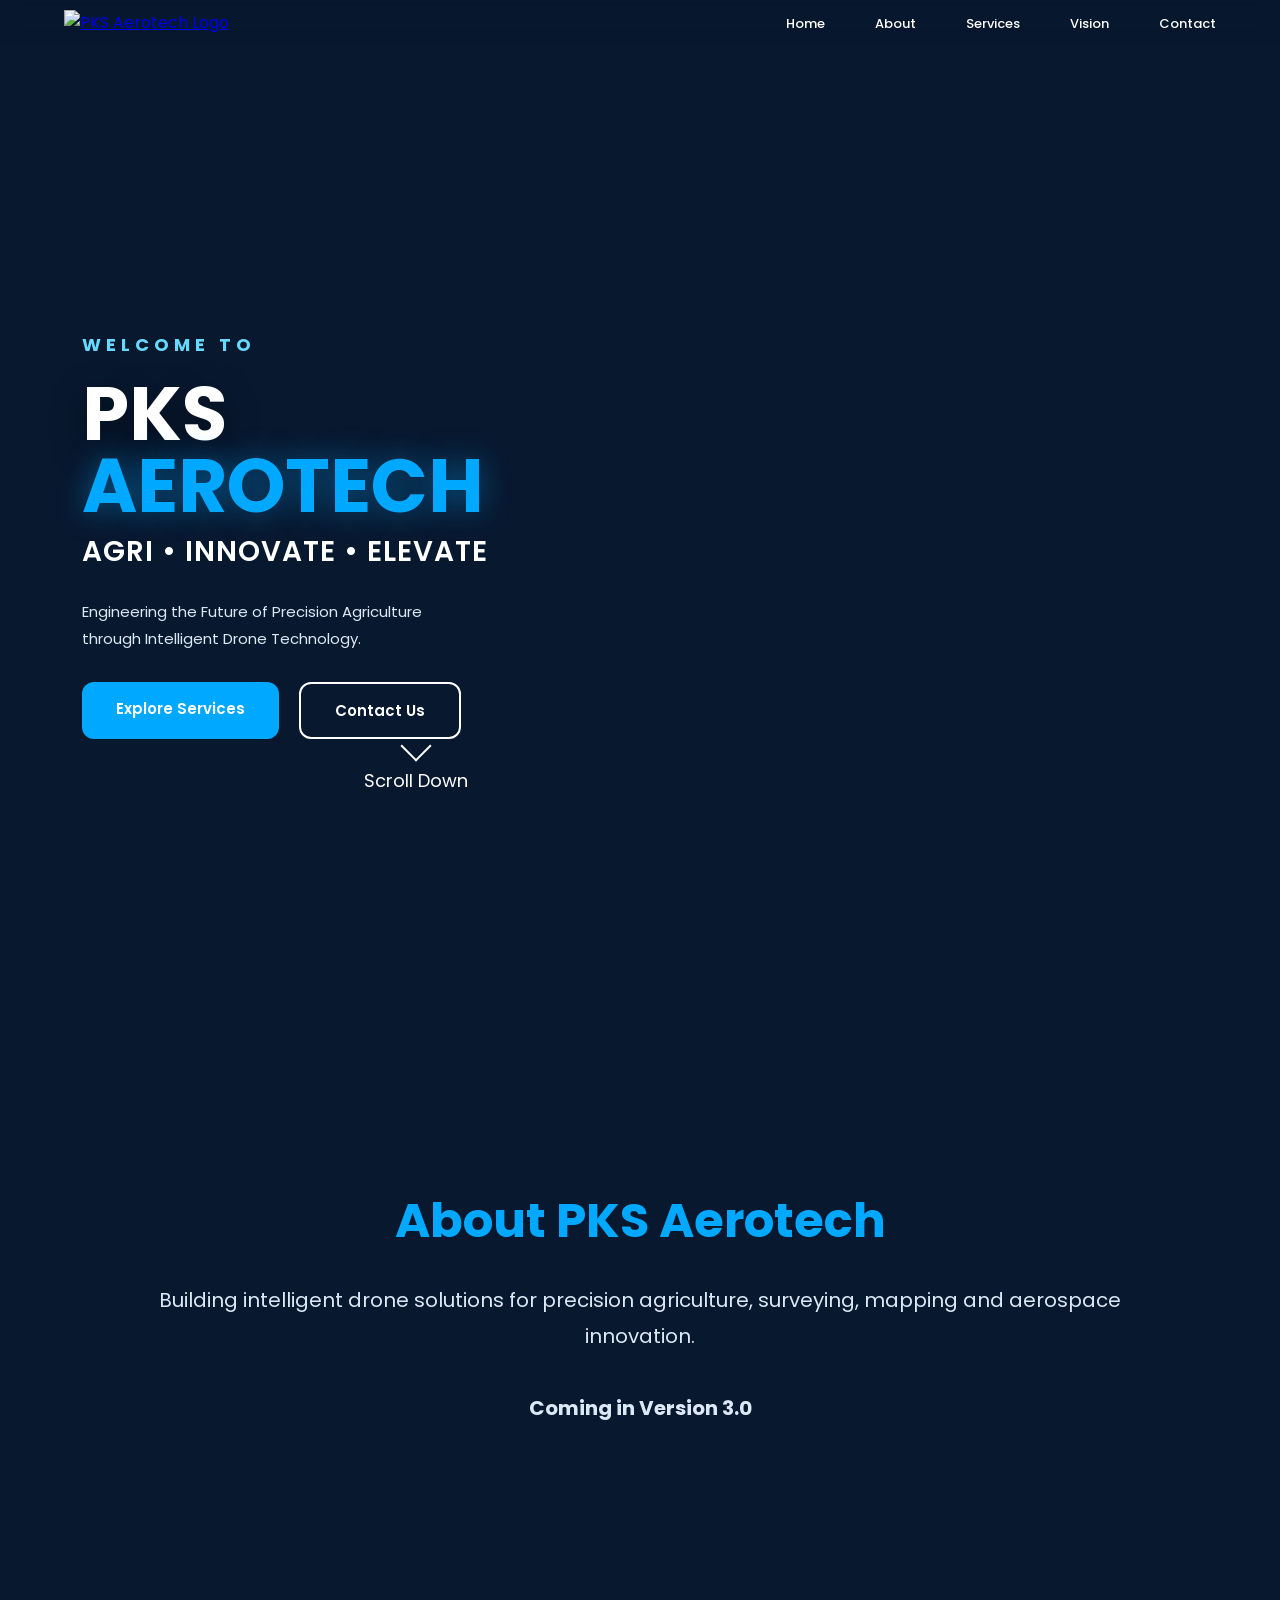
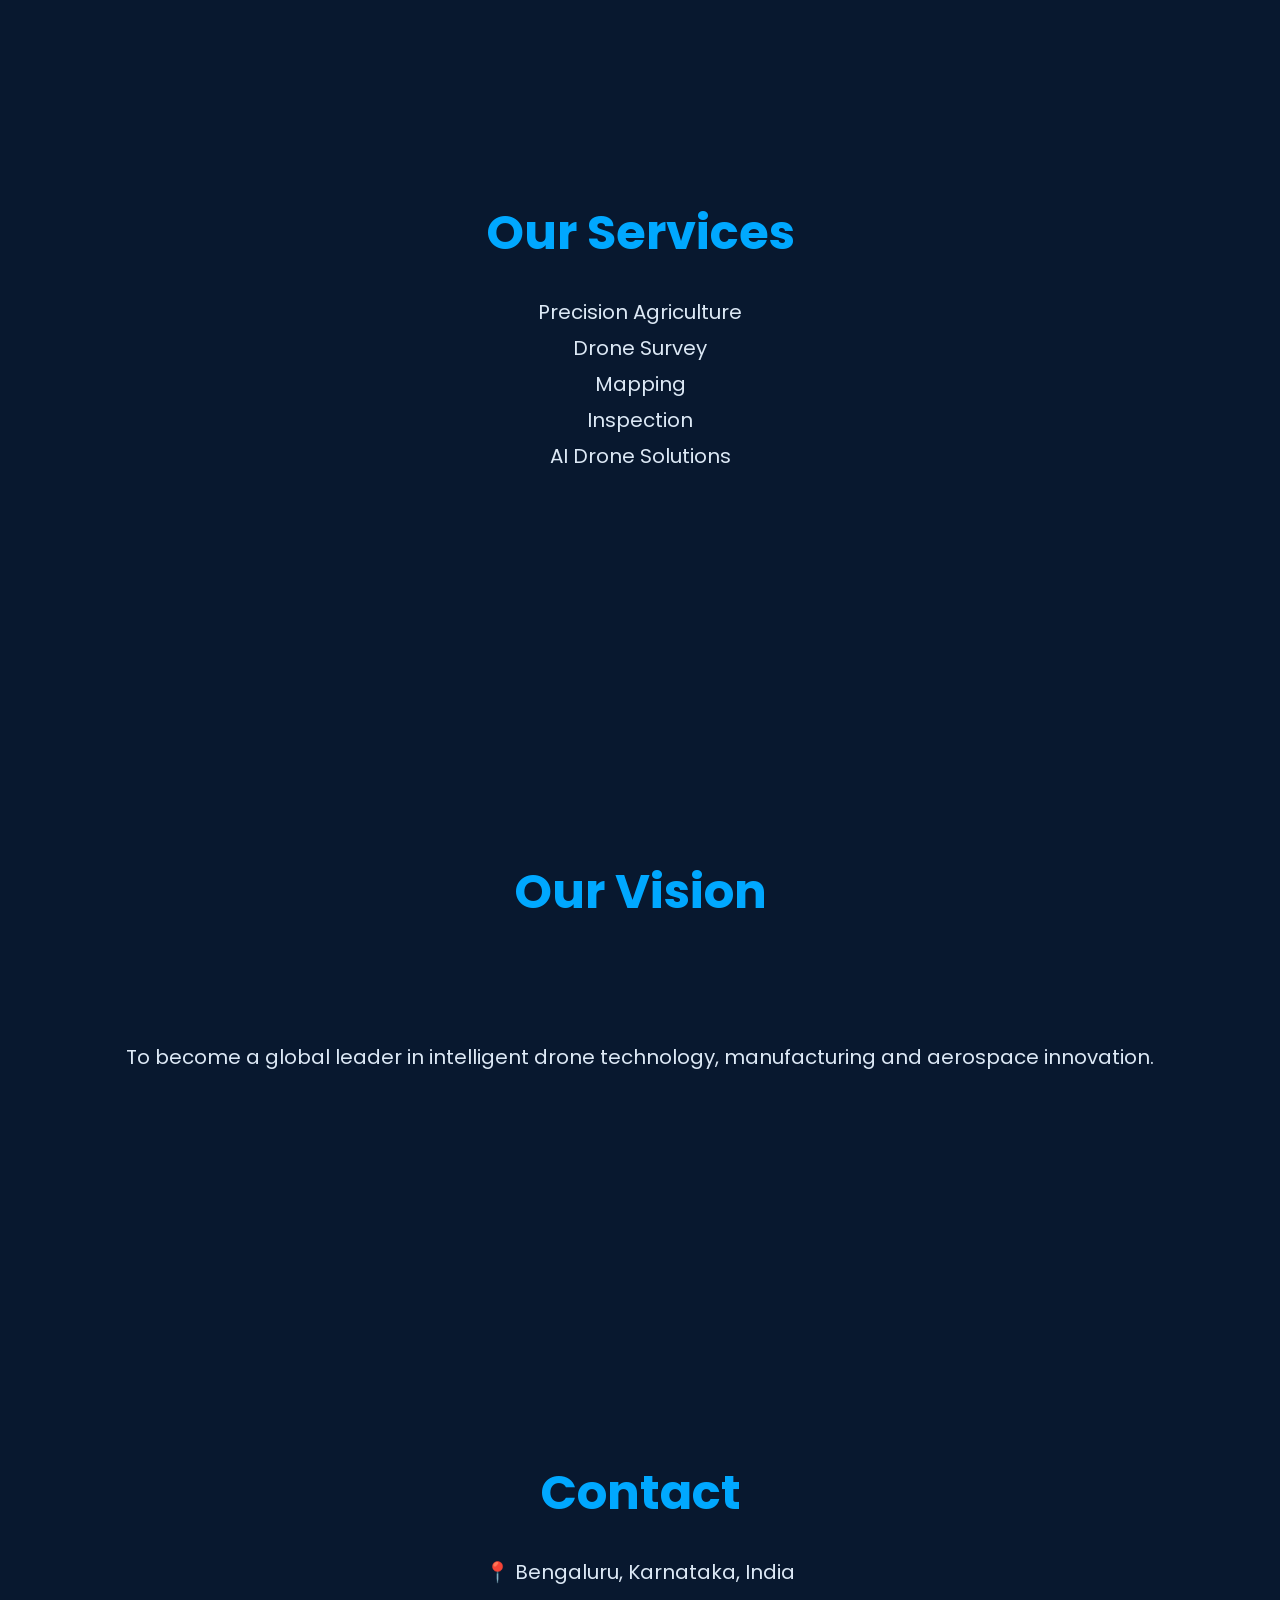
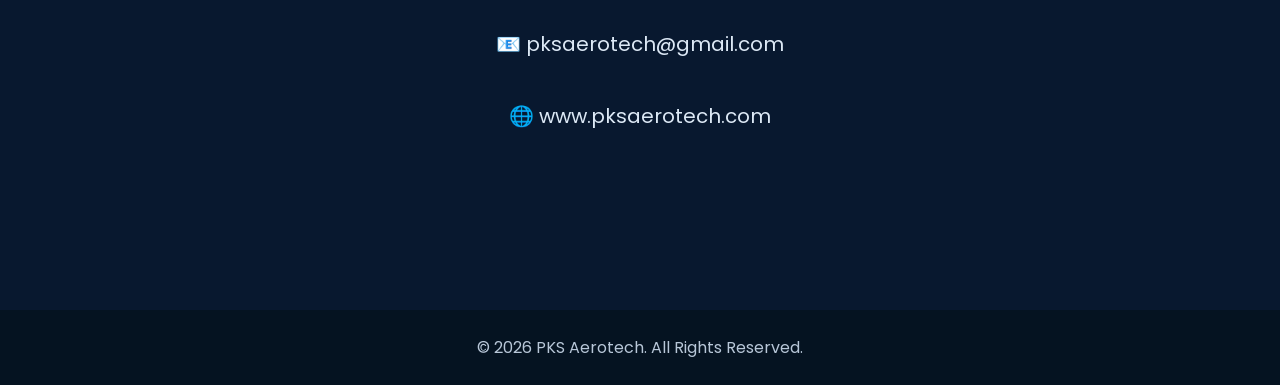
==== index.html @ ac2916c6 "Add files via upload" ====
<!DOCTYPE html>
<html lang="en">

<head>

    <meta charset="UTF-8">
    <meta name="viewport" content="width=device-width, initial-scale=1.0">

    <title>PKS Aerotech | Agri • Innovate • Elevate</title>

    <meta name="description"
        content="PKS Aerotech delivers intelligent drone solutions for precision agriculture, surveying, mapping and future aerospace innovation.">

    <link rel="icon" type="image/png" href="images/logo.png">

    <link rel="stylesheet" href="style.css">

    <link rel="preconnect" href="https://fonts.googleapis.com">
    <link rel="preconnect" href="https://fonts.gstatic.com" crossorigin>

    <link
        href="https://fonts.googleapis.com/css2?family=Poppins:wght@300;400;500;600;700;800&display=swap"
        rel="stylesheet">

</head>

<body>

    <!-- ================= NAVIGATION ================= -->

    <header>

        <nav class="navbar">

            <div class="logo">

                <a href="#home">

                    <img src="images/logo.png" alt="PKS Aerotech Logo">

                </a>

            </div>

            <ul class="nav-links">

                <li><a href="#home" class="active">Home</a></li>

                <li><a href="#about">About</a></li>

                <li><a href="#services">Services</a></li>

                <li><a href="#vision">Vision</a></li>

                <li><a href="#contact">Contact</a></li>

            </ul>

        </nav>

    </header>

    <!-- ================= HERO SECTION ================= -->

    <section class="hero" id="home">
        <!-- Background Video -->
        <video autoplay muted loop playsinline class="hero-video">
            <source src="videos1/hero-video.mp4" type="video/mp4">
        </video>

    <!-- Dark Overlay -->
    <div class="hero-overlay"></div>

    <!-- Hero Content -->
    <div class="hero-content">

        <div class="hero-overlay"></div>

        <div class="hero-content">

            <h3>WELCOME TO</h3>

            <h1>
                PKS
                <br>
                <span>AEROTECH</span>
            </h1>

            <h2>AGRI • INNOVATE • ELEVATE</h2>

            <p class="hero-description">

    Engineering the Future of Precision Agriculture 
    <br>
    through Intelligent Drone Technology.

            </p>

            <div class="hero-buttons">

                <a href="#services" class="btn-primary">

                    Explore Services

                </a>

                <a href="#contact" class="btn-secondary">

                    Contact Us

                </a>

            </div>

        </div>

        <div class="scroll-indicator">

            <span></span>

            <p>Scroll Down</p>

        </div>

    </section>

    <!-- ================= ABOUT ================= -->

    <section id="about" class="placeholder-section">

        <div class="container">

            <h2>About PKS Aerotech</h2>

            <p>

                Building intelligent drone solutions for precision agriculture,
                surveying, mapping and aerospace innovation.

                <br><br>

                <strong>Coming in Version 3.0</strong>

            </p>

        </div>

    </section>

    <!-- ================= SERVICES ================= -->

    <section id="services" class="placeholder-section">

        <div class="container">

            <h2>Our Services</h2>

            <p>

                Precision Agriculture

                <br>

                Drone Survey

                <br>

                Mapping

                <br>

                Inspection

                <br>

                AI Drone Solutions

            </p>

        </div>

    </section>

    <!-- ================= VISION ================= -->

    <section id="vision" class="placeholder-section">

        <div class="container">

            <h2>Our Vision</h2>
            <br>
                <br>

            <p>
                

                <br>
                To become a global leader in intelligent drone technology,
                manufacturing and aerospace innovation.

            </p>

        </div>

    </section>

    <!-- ================= CONTACT ================= -->

    <section id="contact" class="placeholder-section">

        <div class="container">

            <h2>Contact</h2>

            <p>

                📍 Bengaluru, Karnataka, India

                <br><br>

                📧 pksaerotech@gmail.com

                <br><br>

                🌐 www.pksaerotech.com

            </p>

        </div>

    </section>

    <!-- ================= FOOTER ================= -->

    <footer>

        <p>

            © 2026 PKS Aerotech. All Rights Reserved.

        </p>

    </footer>

    <script src="script.js"></script>

</body>

</html>
---- style.css ----
/* ==========================================
   PKS Aerotech Website
   Version 2.0
========================================== */

:root{

    --primary:#00A8FF;
    --secondary:#66D9FF;
    --background:#08182F;
    --card:#10274D;
    --white:#FFFFFF;
    --text:#DCE8F5;

}

*{

    margin:0;
    padding:0;
    box-sizing:border-box;
    font-family:'Poppins',sans-serif;

}

html{

    scroll-behavior:smooth;

}

body{

    background:var(--background);
    color:var(--white);
    overflow-x:hidden;

}

/* ===========================
   NAVBAR
=========================== */

header{

    position:fixed;
    width:100%;
    top:0;
    left:0;
    z-index:1000;

}

.navbar{

    display:flex;
    justify-content:space-between;
    align-items:center;

    padding:10px 5%;

    background:rgba(8,24,47,0.45);

    backdrop-filter:blur(8px);

    transition:.4s;

}

.logo img{

    height:90px;

}

.logo img:hover{

    transform:scale(1.05);

}

.nav-links{

    display:flex;
    list-style:none;
    gap:50px;

}

.nav-links a{

    color:var(--white);

    text-decoration:none;

    font-weight:500;

    font-size:13px;

    position:relative;

    transition:.3s;

}

.nav-links a::after{

    content:"";

    position:absolute;

    left:0;

    bottom:-8px;

    width:0;

    height:2px;

    background:var(--primary);

    transition:.35s;

}

.nav-links a:hover{

    color:var(--primary);

}

.nav-links a:hover::after{

    width:100%;

}

/* ===========================
   HERO
=========================== */

.hero{

    position:relative;

    height:110vh;

    padding-top:80px;

    display:flex;

    justify-content:flex-start;

    align-items:center;

    text-align:left;

    overflow:hidden;

}

.hero-video{
    animation:slowZoom 20s linear infinite alternate;
    position:absolute;

    top:0;
    left:0;

    width:100%;
    height:100%;

    object-position:60% center;

    z-index:-2;

}

.hero-overlay{

    position:absolute;

    inset:0;

    background:none;

}

.hero-content{

    position: relative;
    z-index: 2;

    max-width: 650px;

    margin-left: 0.1dvb;

    text-align: left;

    background: none;

    padding: 40px;

    border-radius: 0;

    box-shadow: none;

    backdrop-filter: none;

    animation: fadeUp 1s ease;

}

.hero-content h3{

    color:var(--secondary);

    letter-spacing:5px;

    font-size:18px;

    margin-bottom:20px;

}

.hero-content h1{

    font-size:75px;

    line-height:0.95;
    margin-bottom:10px;

    text-shadow:0 10px 35px rgba(0,0,0,.45);

}

.hero-content h1 span{

    color:var(--primary);

    text-shadow:0 0 30px rgba(0,168,255,.45);

}

.hero-content h2{

    font-size:28px;
    letter-spacing:1px;

    font-weight:600;

    margin-bottom:20px;

}

.hero-description{

    width:100%;

    margin:0;

    margin-top:25px;

    font-size:15px;

    line-height:1.8;

    color:var(--text);

    max-width:560px;

}

/* ===========================
   BUTTONS
=========================== */

.hero-buttons{

    display:flex;

    justify-content:flex-start;

    gap:20px;

    margin-top:30px;

}

.btn-primary,

.btn-secondary{

    padding:15px 34px;

    border-radius:12px;

    text-decoration:none;

    font-size:15px;

    font-weight:600;

    transition:.35s;

}

.btn-primary{

    background:var(--primary);

    color:white;

}

.btn-primary:hover{

    transform:translateY(-6px);

    box-shadow:0 15px 35px rgba(0,168,255,.45);

}

.btn-secondary{

    border:2px solid white;

    color:white;

}

.btn-secondary:hover{

    background:white;

    color:#08182F;

}

/* ===========================
   SCROLL INDICATOR
=========================== */

.scroll-indicator{

    position:absolute;

    bottom:25px;

    right: 100px;

    left:none;

    transform:none;

    z-index:3;

    text-align:center;

    animation:bounce 2s infinite;

}

.scroll-indicator span{

    display:block;

    width:22px;

    height:22px;

    margin:auto;

    border-left:2px solid white;

    border-bottom:2px solid white;

    transform:rotate(-45deg);

}

.scroll-indicator p{

    margin-top:10px;

    font-size:18px;

}

/* ===========================
   PLACEHOLDER SECTIONS
=========================== */

.placeholder-section{

    min-height:70vh;

    display:flex;

    justify-content:center;

    align-items:center;

    padding:100px 8%;

}

.container{

    max-width:1100px;

    text-align:center;

}

.container h2{

    font-size:48px;

    margin-bottom:25px;

    color:var(--primary);

}

.container p{

    font-size:20px;

    line-height:1.8;

    color:var(--text);

}

/* ===========================
   FOOTER
=========================== */

footer{

    background:#051321;

    padding:25px;

    text-align:center;

    color:#b8c7d8;

}

/* ===========================
   ANIMATIONS
=========================== */

@keyframes fadeUp{

    from{

        opacity:0;

        transform:translateY(40px);

    }

    to{

        opacity:1;

        transform:translateY(0);

    }

}

@keyframes bounce{

    0%,20%,50%,80%,100%{

        transform:translate(-50%,0);

    }

    40%{

        transform:translate(-50%,-12px);

    }

    60%{

        transform:translate(-50%,-6px);

    }

}

/* ===========================
   RESPONSIVE
=========================== */

@media(max-width:992px){

    .navbar{

        position:fixed;
        top:0;
        left:0;
        width:100%;
        padding:12px 80px;
        display:flex;
        justify-content:space-between;
        align-items:center;
        background:rgba(7,27,52,.88);
        backdrop-filter:blur(12px);
        z-index:1000;

    }

    .nav-links{

        margin-top:20px;

        gap:20px;

        flex-wrap:wrap;

        justify-content:center;

    }

    .logo img{

        height:100px;
        transition:.3s ease;

    }

    .hero-content h1{

        font-size:58px;

    }

    .hero-content h2{

        font-size:26px;

    }

    .hero-description{

        width:95%;

        font-size:18px;

    }

}

@media(max-width:600px){

    .hero-content h1{

        font-size:42px;

    }

    .hero-content h2{

        font-size:20px;

    }

    .hero-content h3{

        font-size:14px;

        letter-spacing:3px;

    }

    .hero-description{

        width:100%;
        max-width:650px;

        margin:0;

        font-size:20px;

        line-height:1.7;

        color:var(--text);

    }

    .hero-buttons{

        justify-content:flex-start;
    }

    .btn-primary,

    .btn-secondary{

        width:100%;

    }

}
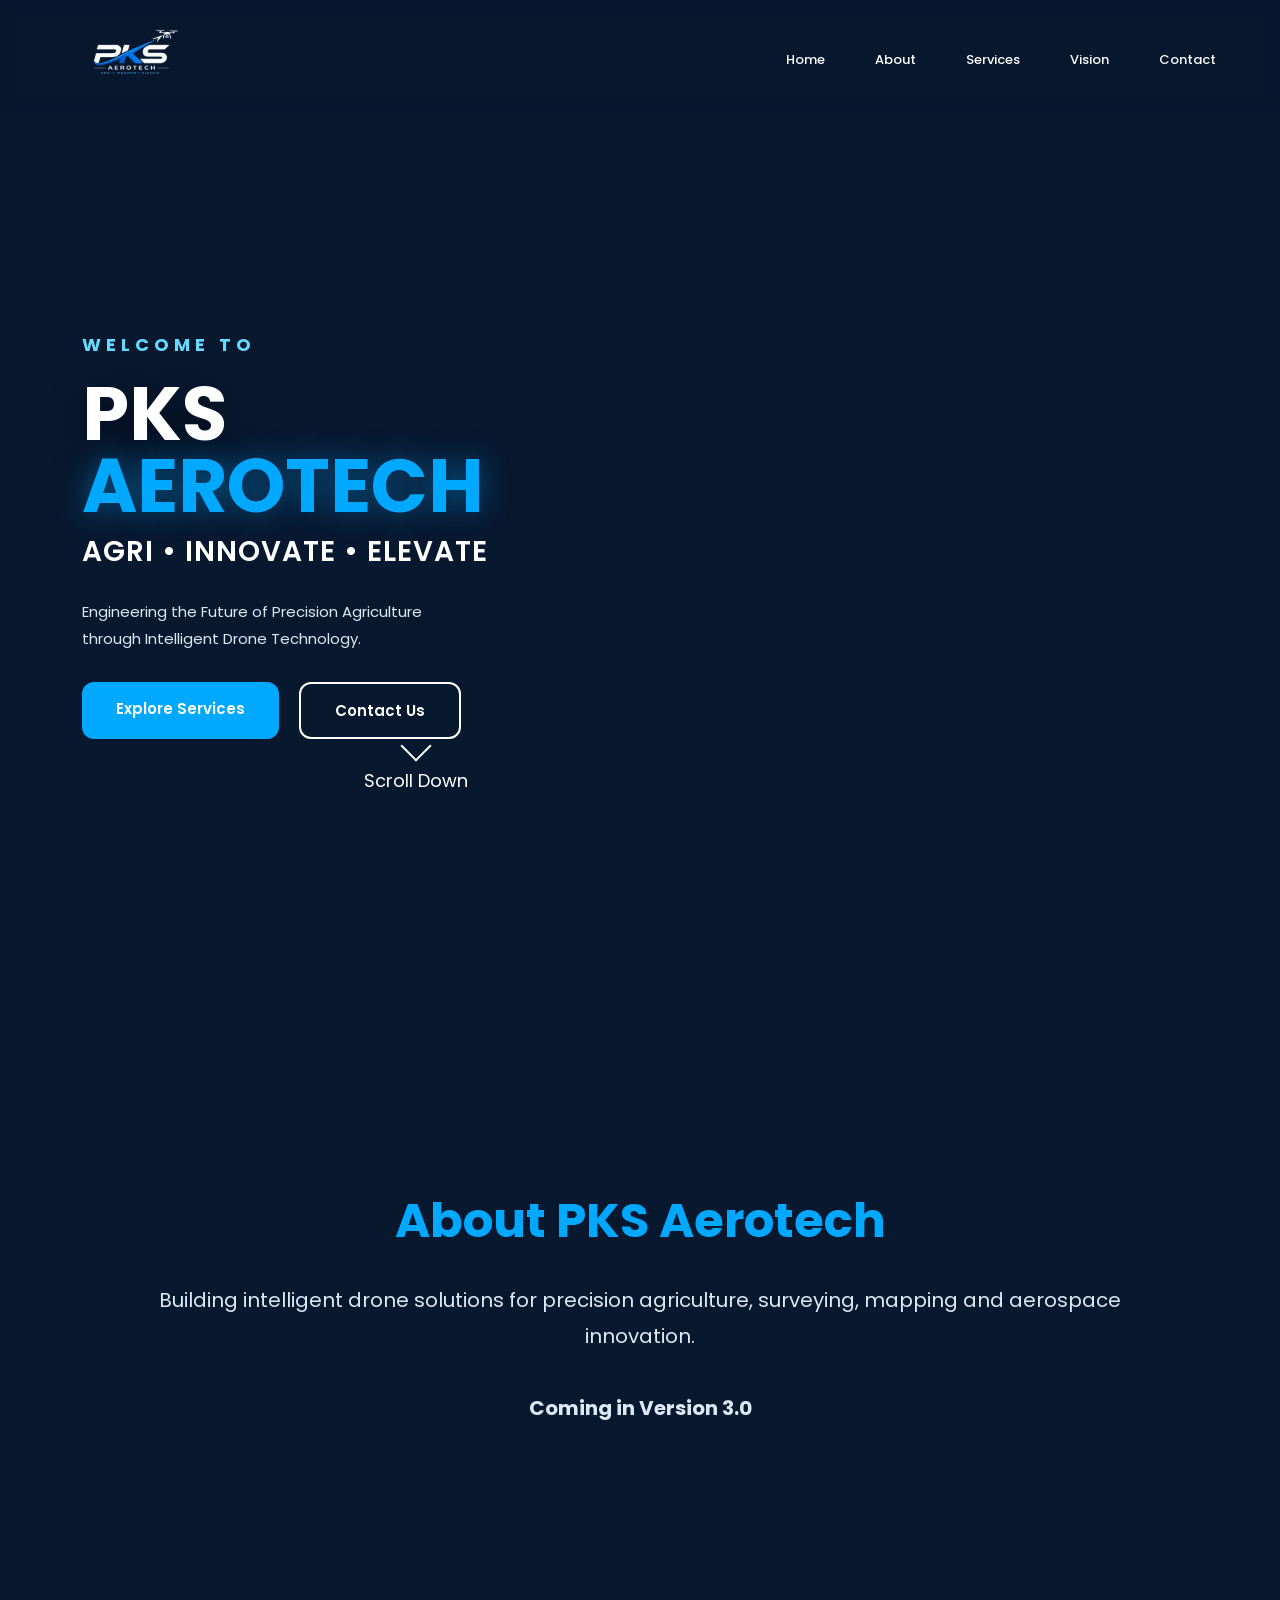
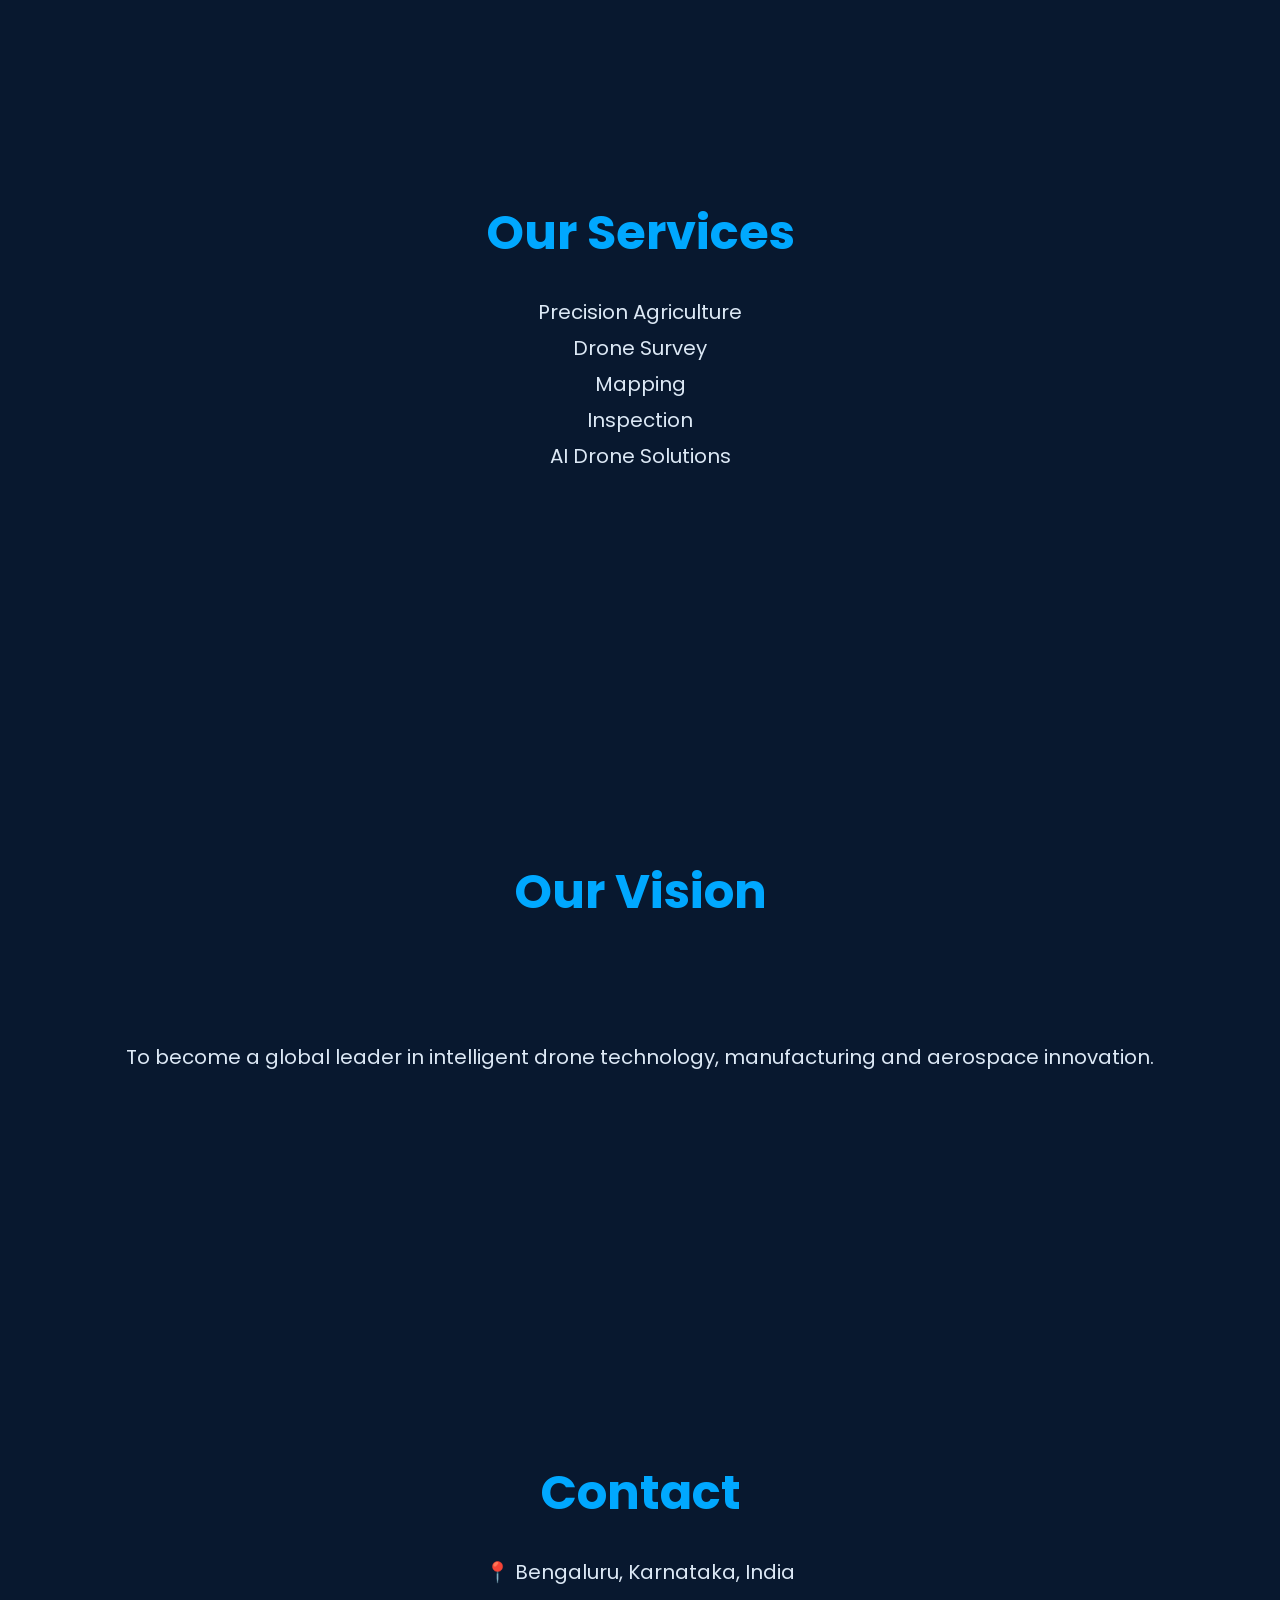
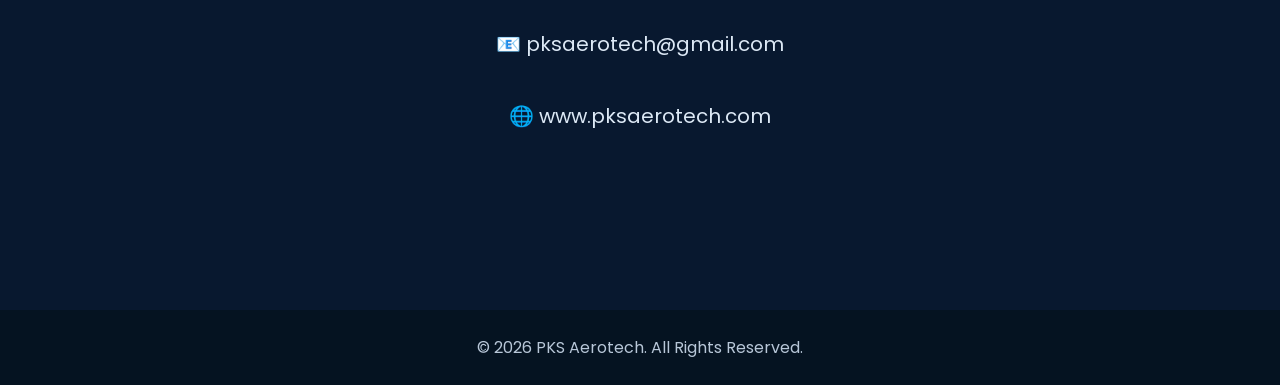
==== commit bf71ee51: "Update index.html" ====
--- a/index.html
+++ b/index.html
@@ -11,7 +11,7 @@
     <meta name="description"
         content="PKS Aerotech delivers intelligent drone solutions for precision agriculture, surveying, mapping and future aerospace innovation.">
 
-    <link rel="icon" type="image/png" href="images/logo.png">
+    <link rel="icon" type="image/png" href="logo.png">
 
     <link rel="stylesheet" href="style.css">
 
@@ -36,7 +36,7 @@
 
                 <a href="#home">
 
-                    <img src="images/logo.png" alt="PKS Aerotech Logo">
+                    <img src="logo.png" alt="PKS Aerotech Logo">
 
                 </a>
 
@@ -65,7 +65,7 @@
     <section class="hero" id="home">
         <!-- Background Video -->
         <video autoplay muted loop playsinline class="hero-video">
-            <source src="videos1/hero-video.mp4" type="video/mp4">
+            <source src="hero-video.mp4" type="video/mp4">
         </video>
 
     <!-- Dark Overlay -->
@@ -246,4 +246,4 @@
 
 </body>
 
-</html>+</html>
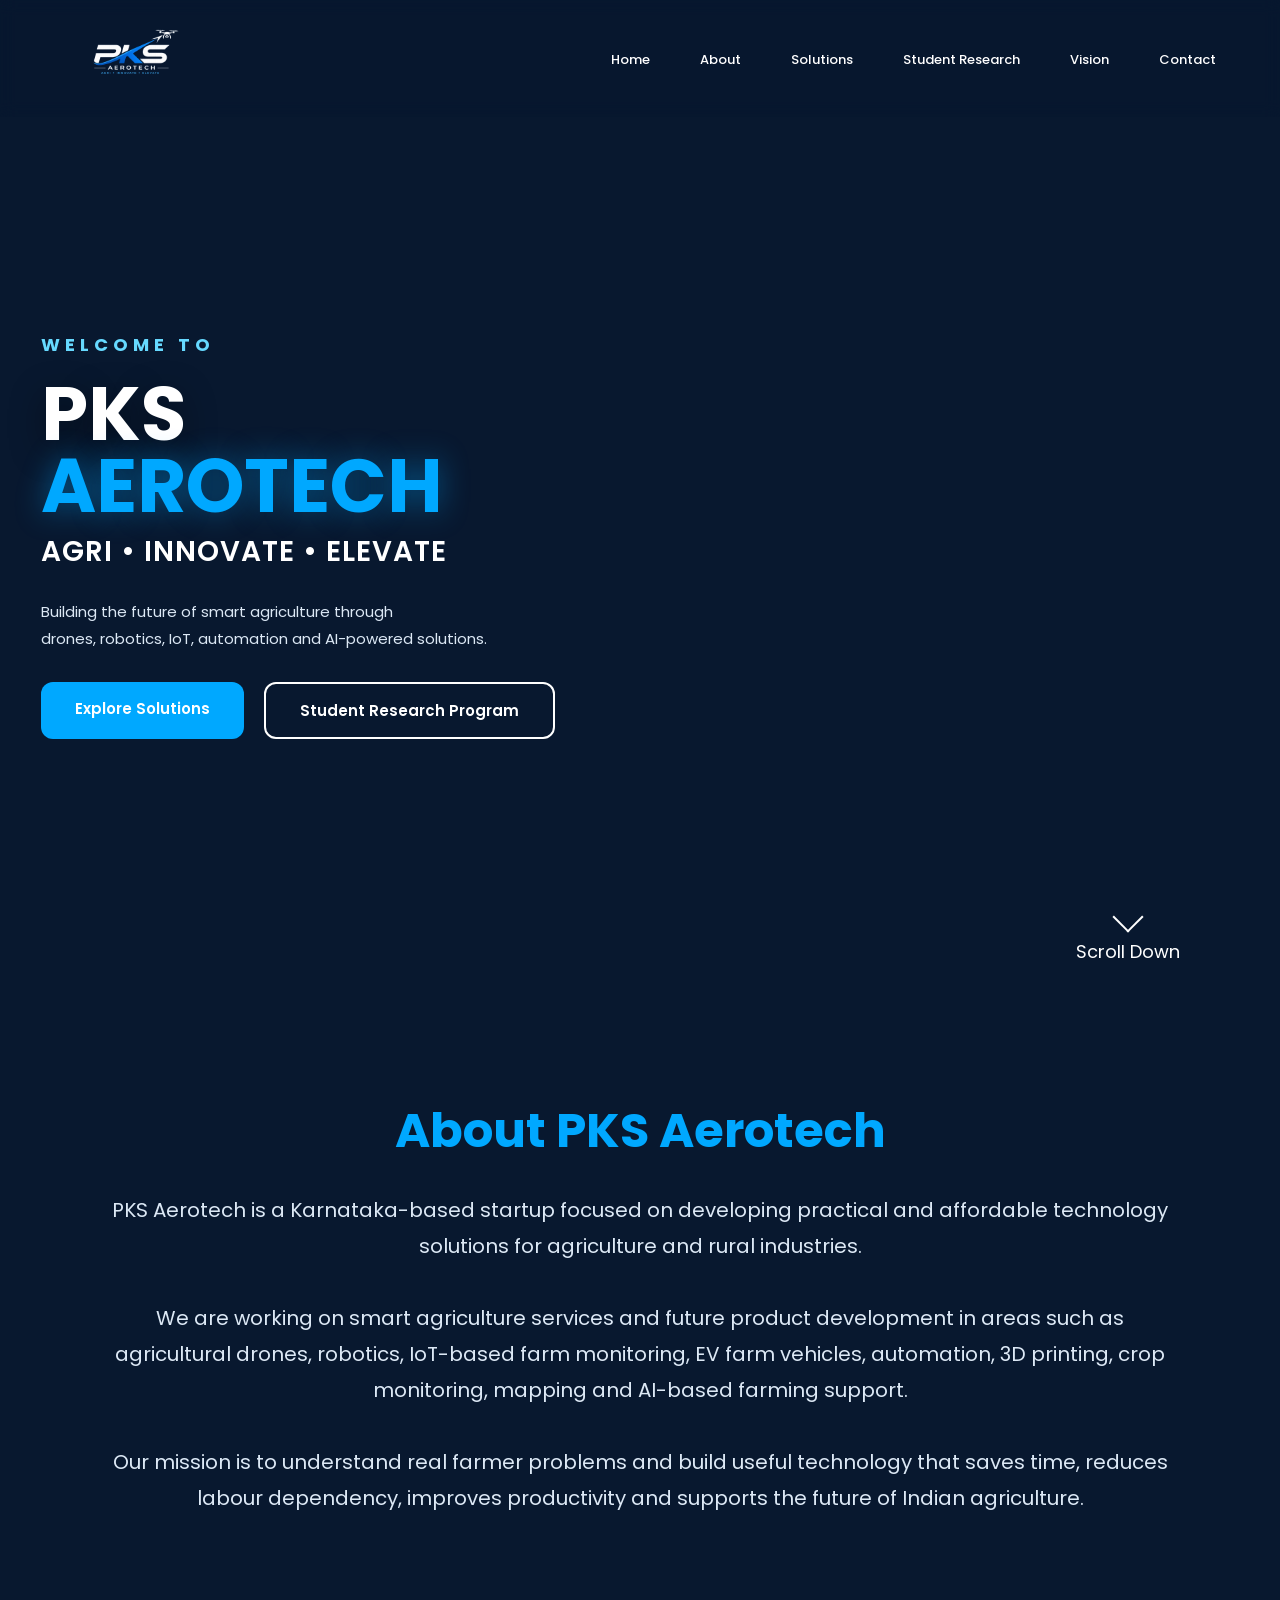
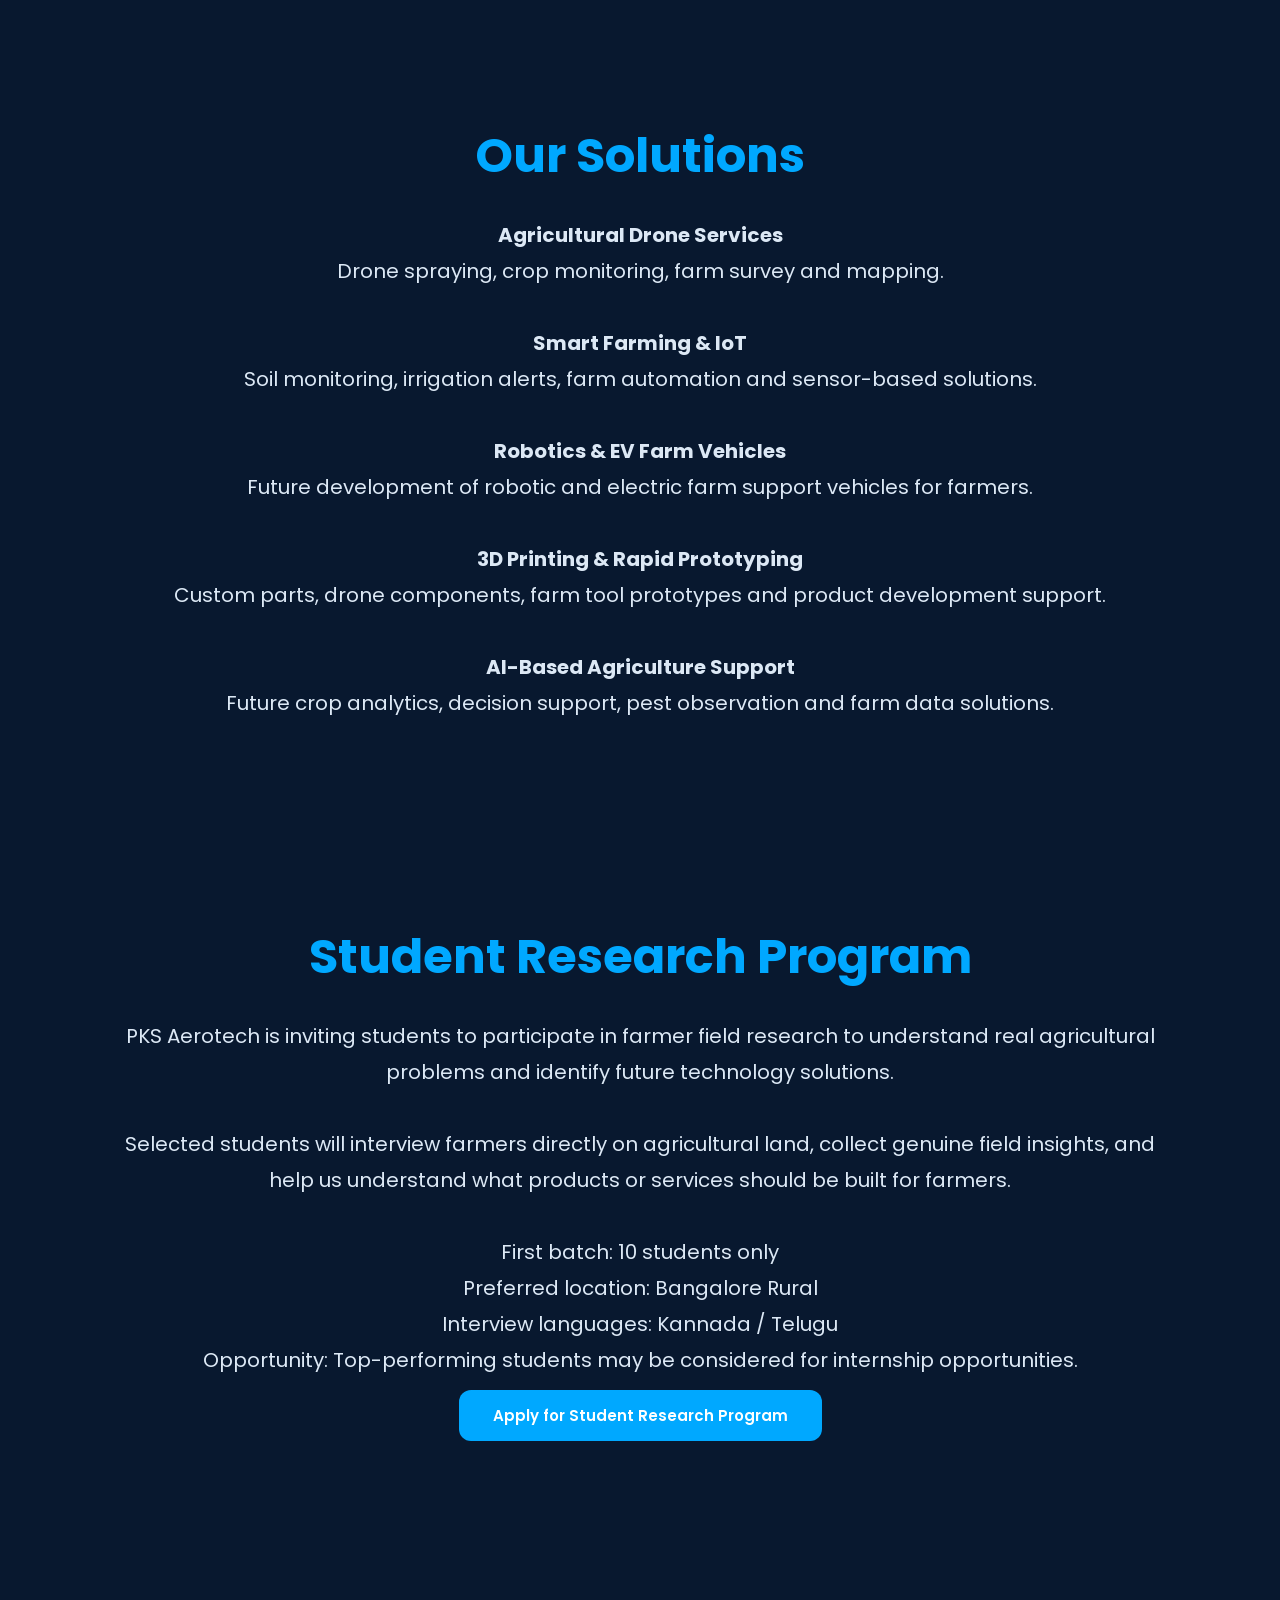
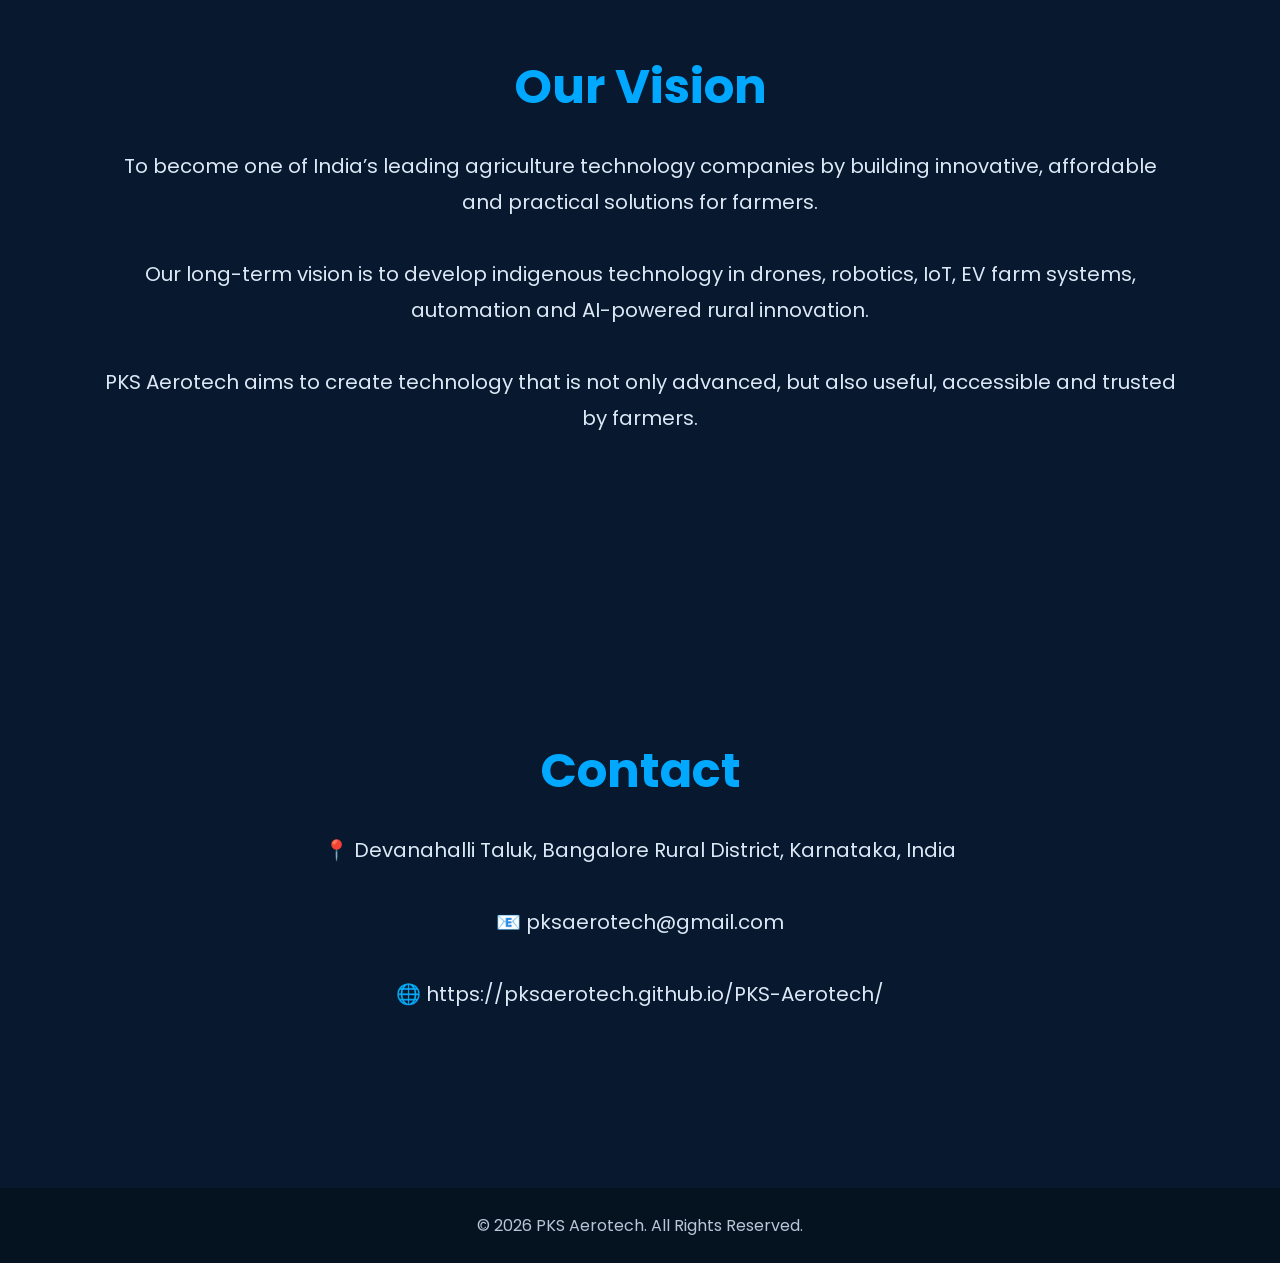
==== commit 4980b086: "Updated PKS Aerotech website content" ====
--- a/index.html
+++ b/index.html
@@ -1,249 +1,265 @@
-<!DOCTYPE html>
-<html lang="en">
-
-<head>
-
-    <meta charset="UTF-8">
-    <meta name="viewport" content="width=device-width, initial-scale=1.0">
-
-    <title>PKS Aerotech | Agri • Innovate • Elevate</title>
-
-    <meta name="description"
-        content="PKS Aerotech delivers intelligent drone solutions for precision agriculture, surveying, mapping and future aerospace innovation.">
-
-    <link rel="icon" type="image/png" href="logo.png">
-
-    <link rel="stylesheet" href="style.css">
-
-    <link rel="preconnect" href="https://fonts.googleapis.com">
-    <link rel="preconnect" href="https://fonts.gstatic.com" crossorigin>
-
-    <link
-        href="https://fonts.googleapis.com/css2?family=Poppins:wght@300;400;500;600;700;800&display=swap"
-        rel="stylesheet">
-
-</head>
-
-<body>
-
-    <!-- ================= NAVIGATION ================= -->
-
-    <header>
-
-        <nav class="navbar">
-
-            <div class="logo">
-
-                <a href="#home">
-
-                    <img src="logo.png" alt="PKS Aerotech Logo">
-
-                </a>
-
-            </div>
-
-            <ul class="nav-links">
-
-                <li><a href="#home" class="active">Home</a></li>
-
-                <li><a href="#about">About</a></li>
-
-                <li><a href="#services">Services</a></li>
-
-                <li><a href="#vision">Vision</a></li>
-
-                <li><a href="#contact">Contact</a></li>
-
-            </ul>
-
-        </nav>
-
-    </header>
-
-    <!-- ================= HERO SECTION ================= -->
-
-    <section class="hero" id="home">
-        <!-- Background Video -->
-        <video autoplay muted loop playsinline class="hero-video">
-            <source src="hero-video.mp4" type="video/mp4">
-        </video>
-
-    <!-- Dark Overlay -->
-    <div class="hero-overlay"></div>
-
-    <!-- Hero Content -->
-    <div class="hero-content">
-
-        <div class="hero-overlay"></div>
-
-        <div class="hero-content">
-
-            <h3>WELCOME TO</h3>
-
-            <h1>
-                PKS
-                <br>
-                <span>AEROTECH</span>
-            </h1>
-
-            <h2>AGRI • INNOVATE • ELEVATE</h2>
-
-            <p class="hero-description">
-
-    Engineering the Future of Precision Agriculture 
-    <br>
-    through Intelligent Drone Technology.
-
-            </p>
-
-            <div class="hero-buttons">
-
-                <a href="#services" class="btn-primary">
-
-                    Explore Services
-
-                </a>
-
-                <a href="#contact" class="btn-secondary">
-
-                    Contact Us
-
-                </a>
-
-            </div>
-
-        </div>
-
-        <div class="scroll-indicator">
-
-            <span></span>
-
-            <p>Scroll Down</p>
-
-        </div>
-
-    </section>
-
-    <!-- ================= ABOUT ================= -->
-
-    <section id="about" class="placeholder-section">
-
-        <div class="container">
-
-            <h2>About PKS Aerotech</h2>
-
-            <p>
-
-                Building intelligent drone solutions for precision agriculture,
-                surveying, mapping and aerospace innovation.
-
-                <br><br>
-
-                <strong>Coming in Version 3.0</strong>
-
-            </p>
-
-        </div>
-
-    </section>
-
-    <!-- ================= SERVICES ================= -->
-
-    <section id="services" class="placeholder-section">
-
-        <div class="container">
-
-            <h2>Our Services</h2>
-
-            <p>
-
-                Precision Agriculture
-
-                <br>
-
-                Drone Survey
-
-                <br>
-
-                Mapping
-
-                <br>
-
-                Inspection
-
-                <br>
-
-                AI Drone Solutions
-
-            </p>
-
-        </div>
-
-    </section>
-
-    <!-- ================= VISION ================= -->
-
-    <section id="vision" class="placeholder-section">
-
-        <div class="container">
-
-            <h2>Our Vision</h2>
-            <br>
-                <br>
-
-            <p>
-                
-
-                <br>
-                To become a global leader in intelligent drone technology,
-                manufacturing and aerospace innovation.
-
-            </p>
-
-        </div>
-
-    </section>
-
-    <!-- ================= CONTACT ================= -->
-
-    <section id="contact" class="placeholder-section">
-
-        <div class="container">
-
-            <h2>Contact</h2>
-
-            <p>
-
-                📍 Bengaluru, Karnataka, India
-
-                <br><br>
-
-                📧 pksaerotech@gmail.com
-
-                <br><br>
-
-                🌐 www.pksaerotech.com
-
-            </p>
-
-        </div>
-
-    </section>
-
-    <!-- ================= FOOTER ================= -->
-
-    <footer>
-
-        <p>
-
-            © 2026 PKS Aerotech. All Rights Reserved.
-
-        </p>
-
-    </footer>
-
-    <script src="script.js"></script>
-
-</body>
-
-</html>
+<!DOCTYPE html>
+<html lang="en">
+
+<head>
+
+    <meta charset="UTF-8">
+    <meta name="viewport" content="width=device-width, initial-scale=1.0">
+
+    <title>PKS Aerotech | Smart Agriculture, Drones, Robotics & IoT Solutions</title>
+
+    <meta name="description"
+        content="PKS Aerotech is a Karnataka-based startup developing smart agriculture solutions including drone spraying, robotics, IoT, EV farm vehicles, automation, crop monitoring, mapping, 3D printing and AI-based farming support.">
+
+    <meta name="keywords"
+        content="PKS Aerotech, smart agriculture Karnataka, agriculture drone services, drone spraying Bangalore Rural, agri robotics, IoT farming, EV farm vehicle, precision farming, agriculture startup India">
+
+    <meta name="author" content="PKS Aerotech">
+
+    <link rel="icon" type="image/png" href="images/logo.png">
+
+    <link rel="stylesheet" href="style.css">
+
+    <link rel="preconnect" href="https://fonts.googleapis.com">
+    <link rel="preconnect" href="https://fonts.gstatic.com" crossorigin>
+
+    <link
+        href="https://fonts.googleapis.com/css2?family=Poppins:wght@300;400;500;600;700;800&display=swap"
+        rel="stylesheet">
+
+</head>
+
+<body>
+
+    <!-- ================= NAVIGATION ================= -->
+
+    <header>
+
+        <nav class="navbar">
+
+            <div class="logo">
+
+                <a href="#home">
+                    <img src="images/logo.png" alt="PKS Aerotech Logo">
+                </a>
+
+            </div>
+
+            <ul class="nav-links">
+
+                <li><a href="#home" class="active">Home</a></li>
+                <li><a href="#about">About</a></li>
+                <li><a href="#services">Solutions</a></li>
+                <li><a href="#research">Student Research</a></li>
+                <li><a href="#vision">Vision</a></li>
+                <li><a href="#contact">Contact</a></li>
+
+            </ul>
+
+        </nav>
+
+    </header>
+
+    <!-- ================= HERO SECTION ================= -->
+
+    <section class="hero" id="home">
+
+        <!-- Background Video -->
+        <video autoplay muted loop playsinline class="hero-video">
+            <source src="videos1/hero-video.mp4" type="video/mp4">
+        </video>
+
+        <!-- Dark Overlay -->
+        <div class="hero-overlay"></div>
+
+        <!-- Hero Content -->
+        <div class="hero-content">
+
+            <h3>WELCOME TO</h3>
+
+            <h1>
+                PKS
+                <br>
+                <span>AEROTECH</span>
+            </h1>
+
+            <h2>AGRI • INNOVATE • ELEVATE</h2>
+
+            <p class="hero-description">
+                Building the future of smart agriculture through
+                <br>
+                drones, robotics, IoT, automation and AI-powered solutions.
+            </p>
+
+            <div class="hero-buttons">
+
+                <a href="#services" class="btn-primary">
+                    Explore Solutions
+                </a>
+
+                <a href="#research" class="btn-secondary">
+                    Student Research Program
+                </a>
+
+            </div>
+
+        </div>
+
+        <div class="scroll-indicator">
+
+            <span></span>
+
+            <p>Scroll Down</p>
+
+        </div>
+
+    </section>
+
+    <!-- ================= ABOUT ================= -->
+
+    <section id="about" class="placeholder-section">
+
+        <div class="container">
+
+            <h2>About PKS Aerotech</h2>
+
+            <p>
+                PKS Aerotech is a Karnataka-based startup focused on developing practical and affordable technology solutions for agriculture and rural industries.
+                <br><br>
+                We are working on smart agriculture services and future product development in areas such as agricultural drones, robotics, IoT-based farm monitoring, EV farm vehicles, automation, 3D printing, crop monitoring, mapping and AI-based farming support.
+                <br><br>
+                Our mission is to understand real farmer problems and build useful technology that saves time, reduces labour dependency, improves productivity and supports the future of Indian agriculture.
+            </p>
+
+        </div>
+
+    </section>
+
+    <!-- ================= SERVICES / SOLUTIONS ================= -->
+
+    <section id="services" class="placeholder-section">
+
+        <div class="container">
+
+            <h2>Our Solutions</h2>
+
+            <p>
+                <strong>Agricultural Drone Services</strong>
+                <br>
+                Drone spraying, crop monitoring, farm survey and mapping.
+                <br><br>
+
+                <strong>Smart Farming & IoT</strong>
+                <br>
+                Soil monitoring, irrigation alerts, farm automation and sensor-based solutions.
+                <br><br>
+
+                <strong>Robotics & EV Farm Vehicles</strong>
+                <br>
+                Future development of robotic and electric farm support vehicles for farmers.
+                <br><br>
+
+                <strong>3D Printing & Rapid Prototyping</strong>
+                <br>
+                Custom parts, drone components, farm tool prototypes and product development support.
+                <br><br>
+
+                <strong>AI-Based Agriculture Support</strong>
+                <br>
+                Future crop analytics, decision support, pest observation and farm data solutions.
+            </p>
+
+        </div>
+
+    </section>
+
+    <!-- ================= STUDENT RESEARCH ================= -->
+
+    <section id="research" class="placeholder-section">
+
+        <div class="container">
+
+            <h2>Student Research Program</h2>
+
+            <p>
+                PKS Aerotech is inviting students to participate in farmer field research to understand real agricultural problems and identify future technology solutions.
+                <br><br>
+                Selected students will interview farmers directly on agricultural land, collect genuine field insights, and help us understand what products or services should be built for farmers.
+                <br><br>
+                First batch: 10 students only
+                <br>
+                Preferred location: Bangalore Rural
+                <br>
+                Interview languages: Kannada / Telugu
+                <br>
+                Opportunity: Top-performing students may be considered for internship opportunities.
+            </p>
+
+            <br>
+
+            <a href="https://docs.google.com/forms/d/e/1FAIpQLSccKgVEcmQtXYZSuofQMnMpEy4ofe_ddE3SbF13WgvFNq3j1A/viewform?usp=publish-editor" target="_blank" class="btn-primary">
+                Apply for Student Research Program
+            </a>
+
+        </div>
+
+    </section>
+
+    <!-- ================= VISION ================= -->
+
+    <section id="vision" class="placeholder-section">
+
+        <div class="container">
+
+            <h2>Our Vision</h2>
+
+            <p>
+                To become one of India’s leading agriculture technology companies by building innovative, affordable and practical solutions for farmers.
+                <br><br>
+                Our long-term vision is to develop indigenous technology in drones, robotics, IoT, EV farm systems, automation and AI-powered rural innovation.
+                <br><br>
+                PKS Aerotech aims to create technology that is not only advanced, but also useful, accessible and trusted by farmers.
+            </p>
+
+        </div>
+
+    </section>
+
+    <!-- ================= CONTACT ================= -->
+
+    <section id="contact" class="placeholder-section">
+
+        <div class="container">
+
+            <h2>Contact</h2>
+
+            <p>
+                📍 Devanahalli Taluk, Bangalore Rural District, Karnataka, India
+                <br><br>
+
+                📧 pksaerotech@gmail.com
+                <br><br>
+
+
+                🌐 https://pksaerotech.github.io/PKS-Aerotech/
+            </p>
+
+        </div>
+
+    </section>
+
+    <!-- ================= FOOTER ================= -->
+
+    <footer>
+
+        <p>
+            © 2026 PKS Aerotech. All Rights Reserved.
+        </p>
+
+    </footer>
+
+    <script src="script.js"></script>
+
+</body>
+
+</html>
--- a/style.css
+++ b/style.css
@@ -1,610 +1,610 @@
-/* ==========================================
-   PKS Aerotech Website
-   Version 2.0
-========================================== */
-
-:root{
-
-    --primary:#00A8FF;
-    --secondary:#66D9FF;
-    --background:#08182F;
-    --card:#10274D;
-    --white:#FFFFFF;
-    --text:#DCE8F5;
-
-}
-
-*{
-
-    margin:0;
-    padding:0;
-    box-sizing:border-box;
-    font-family:'Poppins',sans-serif;
-
-}
-
-html{
-
-    scroll-behavior:smooth;
-
-}
-
-body{
-
-    background:var(--background);
-    color:var(--white);
-    overflow-x:hidden;
-
-}
-
-/* ===========================
-   NAVBAR
-=========================== */
-
-header{
-
-    position:fixed;
-    width:100%;
-    top:0;
-    left:0;
-    z-index:1000;
-
-}
-
-.navbar{
-
-    display:flex;
-    justify-content:space-between;
-    align-items:center;
-
-    padding:10px 5%;
-
-    background:rgba(8,24,47,0.45);
-
-    backdrop-filter:blur(8px);
-
-    transition:.4s;
-
-}
-
-.logo img{
-
-    height:90px;
-
-}
-
-.logo img:hover{
-
-    transform:scale(1.05);
-
-}
-
-.nav-links{
-
-    display:flex;
-    list-style:none;
-    gap:50px;
-
-}
-
-.nav-links a{
-
-    color:var(--white);
-
-    text-decoration:none;
-
-    font-weight:500;
-
-    font-size:13px;
-
-    position:relative;
-
-    transition:.3s;
-
-}
-
-.nav-links a::after{
-
-    content:"";
-
-    position:absolute;
-
-    left:0;
-
-    bottom:-8px;
-
-    width:0;
-
-    height:2px;
-
-    background:var(--primary);
-
-    transition:.35s;
-
-}
-
-.nav-links a:hover{
-
-    color:var(--primary);
-
-}
-
-.nav-links a:hover::after{
-
-    width:100%;
-
-}
-
-/* ===========================
-   HERO
-=========================== */
-
-.hero{
-
-    position:relative;
-
-    height:110vh;
-
-    padding-top:80px;
-
-    display:flex;
-
-    justify-content:flex-start;
-
-    align-items:center;
-
-    text-align:left;
-
-    overflow:hidden;
-
-}
-
-.hero-video{
-    animation:slowZoom 20s linear infinite alternate;
-    position:absolute;
-
-    top:0;
-    left:0;
-
-    width:100%;
-    height:100%;
-
-    object-position:60% center;
-
-    z-index:-2;
-
-}
-
-.hero-overlay{
-
-    position:absolute;
-
-    inset:0;
-
-    background:none;
-
-}
-
-.hero-content{
-
-    position: relative;
-    z-index: 2;
-
-    max-width: 650px;
-
-    margin-left: 0.1dvb;
-
-    text-align: left;
-
-    background: none;
-
-    padding: 40px;
-
-    border-radius: 0;
-
-    box-shadow: none;
-
-    backdrop-filter: none;
-
-    animation: fadeUp 1s ease;
-
-}
-
-.hero-content h3{
-
-    color:var(--secondary);
-
-    letter-spacing:5px;
-
-    font-size:18px;
-
-    margin-bottom:20px;
-
-}
-
-.hero-content h1{
-
-    font-size:75px;
-
-    line-height:0.95;
-    margin-bottom:10px;
-
-    text-shadow:0 10px 35px rgba(0,0,0,.45);
-
-}
-
-.hero-content h1 span{
-
-    color:var(--primary);
-
-    text-shadow:0 0 30px rgba(0,168,255,.45);
-
-}
-
-.hero-content h2{
-
-    font-size:28px;
-    letter-spacing:1px;
-
-    font-weight:600;
-
-    margin-bottom:20px;
-
-}
-
-.hero-description{
-
-    width:100%;
-
-    margin:0;
-
-    margin-top:25px;
-
-    font-size:15px;
-
-    line-height:1.8;
-
-    color:var(--text);
-
-    max-width:560px;
-
-}
-
-/* ===========================
-   BUTTONS
-=========================== */
-
-.hero-buttons{
-
-    display:flex;
-
-    justify-content:flex-start;
-
-    gap:20px;
-
-    margin-top:30px;
-
-}
-
-.btn-primary,
-
-.btn-secondary{
-
-    padding:15px 34px;
-
-    border-radius:12px;
-
-    text-decoration:none;
-
-    font-size:15px;
-
-    font-weight:600;
-
-    transition:.35s;
-
-}
-
-.btn-primary{
-
-    background:var(--primary);
-
-    color:white;
-
-}
-
-.btn-primary:hover{
-
-    transform:translateY(-6px);
-
-    box-shadow:0 15px 35px rgba(0,168,255,.45);
-
-}
-
-.btn-secondary{
-
-    border:2px solid white;
-
-    color:white;
-
-}
-
-.btn-secondary:hover{
-
-    background:white;
-
-    color:#08182F;
-
-}
-
-/* ===========================
-   SCROLL INDICATOR
-=========================== */
-
-.scroll-indicator{
-
-    position:absolute;
-
-    bottom:25px;
-
-    right: 100px;
-
-    left:none;
-
-    transform:none;
-
-    z-index:3;
-
-    text-align:center;
-
-    animation:bounce 2s infinite;
-
-}
-
-.scroll-indicator span{
-
-    display:block;
-
-    width:22px;
-
-    height:22px;
-
-    margin:auto;
-
-    border-left:2px solid white;
-
-    border-bottom:2px solid white;
-
-    transform:rotate(-45deg);
-
-}
-
-.scroll-indicator p{
-
-    margin-top:10px;
-
-    font-size:18px;
-
-}
-
-/* ===========================
-   PLACEHOLDER SECTIONS
-=========================== */
-
-.placeholder-section{
-
-    min-height:70vh;
-
-    display:flex;
-
-    justify-content:center;
-
-    align-items:center;
-
-    padding:100px 8%;
-
-}
-
-.container{
-
-    max-width:1100px;
-
-    text-align:center;
-
-}
-
-.container h2{
-
-    font-size:48px;
-
-    margin-bottom:25px;
-
-    color:var(--primary);
-
-}
-
-.container p{
-
-    font-size:20px;
-
-    line-height:1.8;
-
-    color:var(--text);
-
-}
-
-/* ===========================
-   FOOTER
-=========================== */
-
-footer{
-
-    background:#051321;
-
-    padding:25px;
-
-    text-align:center;
-
-    color:#b8c7d8;
-
-}
-
-/* ===========================
-   ANIMATIONS
-=========================== */
-
-@keyframes fadeUp{
-
-    from{
-
-        opacity:0;
-
-        transform:translateY(40px);
-
-    }
-
-    to{
-
-        opacity:1;
-
-        transform:translateY(0);
-
-    }
-
-}
-
-@keyframes bounce{
-
-    0%,20%,50%,80%,100%{
-
-        transform:translate(-50%,0);
-
-    }
-
-    40%{
-
-        transform:translate(-50%,-12px);
-
-    }
-
-    60%{
-
-        transform:translate(-50%,-6px);
-
-    }
-
-}
-
-/* ===========================
-   RESPONSIVE
-=========================== */
-
-@media(max-width:992px){
-
-    .navbar{
-
-        position:fixed;
-        top:0;
-        left:0;
-        width:100%;
-        padding:12px 80px;
-        display:flex;
-        justify-content:space-between;
-        align-items:center;
-        background:rgba(7,27,52,.88);
-        backdrop-filter:blur(12px);
-        z-index:1000;
-
-    }
-
-    .nav-links{
-
-        margin-top:20px;
-
-        gap:20px;
-
-        flex-wrap:wrap;
-
-        justify-content:center;
-
-    }
-
-    .logo img{
-
-        height:100px;
-        transition:.3s ease;
-
-    }
-
-    .hero-content h1{
-
-        font-size:58px;
-
-    }
-
-    .hero-content h2{
-
-        font-size:26px;
-
-    }
-
-    .hero-description{
-
-        width:95%;
-
-        font-size:18px;
-
-    }
-
-}
-
-@media(max-width:600px){
-
-    .hero-content h1{
-
-        font-size:42px;
-
-    }
-
-    .hero-content h2{
-
-        font-size:20px;
-
-    }
-
-    .hero-content h3{
-
-        font-size:14px;
-
-        letter-spacing:3px;
-
-    }
-
-    .hero-description{
-
-        width:100%;
-        max-width:650px;
-
-        margin:0;
-
-        font-size:20px;
-
-        line-height:1.7;
-
-        color:var(--text);
-
-    }
-
-    .hero-buttons{
-
-        justify-content:flex-start;
-    }
-
-    .btn-primary,
-
-    .btn-secondary{
-
-        width:100%;
-
-    }
-
+/* ==========================================
+   PKS Aerotech Website
+   Version 2.0
+========================================== */
+
+:root{
+
+    --primary:#00A8FF;
+    --secondary:#66D9FF;
+    --background:#08182F;
+    --card:#10274D;
+    --white:#FFFFFF;
+    --text:#DCE8F5;
+
+}
+
+*{
+
+    margin:0;
+    padding:0;
+    box-sizing:border-box;
+    font-family:'Poppins',sans-serif;
+
+}
+
+html{
+
+    scroll-behavior:smooth;
+
+}
+
+body{
+
+    background:var(--background);
+    color:var(--white);
+    overflow-x:hidden;
+
+}
+
+/* ===========================
+   NAVBAR
+=========================== */
+
+header{
+
+    position:fixed;
+    width:100%;
+    top:0;
+    left:0;
+    z-index:1000;
+
+}
+
+.navbar{
+
+    display:flex;
+    justify-content:space-between;
+    align-items:center;
+
+    padding:10px 5%;
+
+    background:rgba(8,24,47,0.45);
+
+    backdrop-filter:blur(8px);
+
+    transition:.4s;
+
+}
+
+.logo img{
+
+    height:90px;
+
+}
+
+.logo img:hover{
+
+    transform:scale(1.05);
+
+}
+
+.nav-links{
+
+    display:flex;
+    list-style:none;
+    gap:50px;
+
+}
+
+.nav-links a{
+
+    color:var(--white);
+
+    text-decoration:none;
+
+    font-weight:500;
+
+    font-size:13px;
+
+    position:relative;
+
+    transition:.3s;
+
+}
+
+.nav-links a::after{
+
+    content:"";
+
+    position:absolute;
+
+    left:0;
+
+    bottom:-8px;
+
+    width:0;
+
+    height:2px;
+
+    background:var(--primary);
+
+    transition:.35s;
+
+}
+
+.nav-links a:hover{
+
+    color:var(--primary);
+
+}
+
+.nav-links a:hover::after{
+
+    width:100%;
+
+}
+
+/* ===========================
+   HERO
+=========================== */
+
+.hero{
+
+    position:relative;
+
+    height:110vh;
+
+    padding-top:80px;
+
+    display:flex;
+
+    justify-content:flex-start;
+
+    align-items:center;
+
+    text-align:left;
+
+    overflow:hidden;
+
+}
+
+.hero-video{
+    animation:slowZoom 20s linear infinite alternate;
+    position:absolute;
+
+    top:0;
+    left:0;
+
+    width:100%;
+    height:100%;
+
+    object-position:60% center;
+
+    z-index:-2;
+
+}
+
+.hero-overlay{
+
+    position:absolute;
+
+    inset:0;
+
+    background:none;
+
+}
+
+.hero-content{
+
+    position: relative;
+    z-index: 2;
+
+    max-width: 650px;
+
+    margin-left: 0.1dvb;
+
+    text-align: left;
+
+    background: none;
+
+    padding: 40px;
+
+    border-radius: 0;
+
+    box-shadow: none;
+
+    backdrop-filter: none;
+
+    animation: fadeUp 1s ease;
+
+}
+
+.hero-content h3{
+
+    color:var(--secondary);
+
+    letter-spacing:5px;
+
+    font-size:18px;
+
+    margin-bottom:20px;
+
+}
+
+.hero-content h1{
+
+    font-size:75px;
+
+    line-height:0.95;
+    margin-bottom:10px;
+
+    text-shadow:0 10px 35px rgba(0,0,0,.45);
+
+}
+
+.hero-content h1 span{
+
+    color:var(--primary);
+
+    text-shadow:0 0 30px rgba(0,168,255,.45);
+
+}
+
+.hero-content h2{
+
+    font-size:28px;
+    letter-spacing:1px;
+
+    font-weight:600;
+
+    margin-bottom:20px;
+
+}
+
+.hero-description{
+
+    width:100%;
+
+    margin:0;
+
+    margin-top:25px;
+
+    font-size:15px;
+
+    line-height:1.8;
+
+    color:var(--text);
+
+    max-width:560px;
+
+}
+
+/* ===========================
+   BUTTONS
+=========================== */
+
+.hero-buttons{
+
+    display:flex;
+
+    justify-content:flex-start;
+
+    gap:20px;
+
+    margin-top:30px;
+
+}
+
+.btn-primary,
+
+.btn-secondary{
+
+    padding:15px 34px;
+
+    border-radius:12px;
+
+    text-decoration:none;
+
+    font-size:15px;
+
+    font-weight:600;
+
+    transition:.35s;
+
+}
+
+.btn-primary{
+
+    background:var(--primary);
+
+    color:white;
+
+}
+
+.btn-primary:hover{
+
+    transform:translateY(-6px);
+
+    box-shadow:0 15px 35px rgba(0,168,255,.45);
+
+}
+
+.btn-secondary{
+
+    border:2px solid white;
+
+    color:white;
+
+}
+
+.btn-secondary:hover{
+
+    background:white;
+
+    color:#08182F;
+
+}
+
+/* ===========================
+   SCROLL INDICATOR
+=========================== */
+
+.scroll-indicator{
+
+    position:absolute;
+
+    bottom:25px;
+
+    right: 100px;
+
+    left:none;
+
+    transform:none;
+
+    z-index:3;
+
+    text-align:center;
+
+    animation:bounce 2s infinite;
+
+}
+
+.scroll-indicator span{
+
+    display:block;
+
+    width:22px;
+
+    height:22px;
+
+    margin:auto;
+
+    border-left:2px solid white;
+
+    border-bottom:2px solid white;
+
+    transform:rotate(-45deg);
+
+}
+
+.scroll-indicator p{
+
+    margin-top:10px;
+
+    font-size:18px;
+
+}
+
+/* ===========================
+   PLACEHOLDER SECTIONS
+=========================== */
+
+.placeholder-section{
+
+    min-height:70vh;
+
+    display:flex;
+
+    justify-content:center;
+
+    align-items:center;
+
+    padding:100px 8%;
+
+}
+
+.container{
+
+    max-width:1100px;
+
+    text-align:center;
+
+}
+
+.container h2{
+
+    font-size:48px;
+
+    margin-bottom:25px;
+
+    color:var(--primary);
+
+}
+
+.container p{
+
+    font-size:20px;
+
+    line-height:1.8;
+
+    color:var(--text);
+
+}
+
+/* ===========================
+   FOOTER
+=========================== */
+
+footer{
+
+    background:#051321;
+
+    padding:25px;
+
+    text-align:center;
+
+    color:#b8c7d8;
+
+}
+
+/* ===========================
+   ANIMATIONS
+=========================== */
+
+@keyframes fadeUp{
+
+    from{
+
+        opacity:0;
+
+        transform:translateY(40px);
+
+    }
+
+    to{
+
+        opacity:1;
+
+        transform:translateY(0);
+
+    }
+
+}
+
+@keyframes bounce{
+
+    0%,20%,50%,80%,100%{
+
+        transform:translate(-50%,0);
+
+    }
+
+    40%{
+
+        transform:translate(-50%,-12px);
+
+    }
+
+    60%{
+
+        transform:translate(-50%,-6px);
+
+    }
+
+}
+
+/* ===========================
+   RESPONSIVE
+=========================== */
+
+@media(max-width:992px){
+
+    .navbar{
+
+        position:fixed;
+        top:0;
+        left:0;
+        width:100%;
+        padding:12px 80px;
+        display:flex;
+        justify-content:space-between;
+        align-items:center;
+        background:rgba(7,27,52,.88);
+        backdrop-filter:blur(12px);
+        z-index:1000;
+
+    }
+
+    .nav-links{
+
+        margin-top:20px;
+
+        gap:20px;
+
+        flex-wrap:wrap;
+
+        justify-content:center;
+
+    }
+
+    .logo img{
+
+        height:100px;
+        transition:.3s ease;
+
+    }
+
+    .hero-content h1{
+
+        font-size:58px;
+
+    }
+
+    .hero-content h2{
+
+        font-size:26px;
+
+    }
+
+    .hero-description{
+
+        width:95%;
+
+        font-size:18px;
+
+    }
+
+}
+
+@media(max-width:600px){
+
+    .hero-content h1{
+
+        font-size:42px;
+
+    }
+
+    .hero-content h2{
+
+        font-size:20px;
+
+    }
+
+    .hero-content h3{
+
+        font-size:14px;
+
+        letter-spacing:3px;
+
+    }
+
+    .hero-description{
+
+        width:100%;
+        max-width:650px;
+
+        margin:0;
+
+        font-size:20px;
+
+        line-height:1.7;
+
+        color:var(--text);
+
+    }
+
+    .hero-buttons{
+
+        justify-content:flex-start;
+    }
+
+    .btn-primary,
+
+    .btn-secondary{
+
+        width:100%;
+
+    }
+
 }
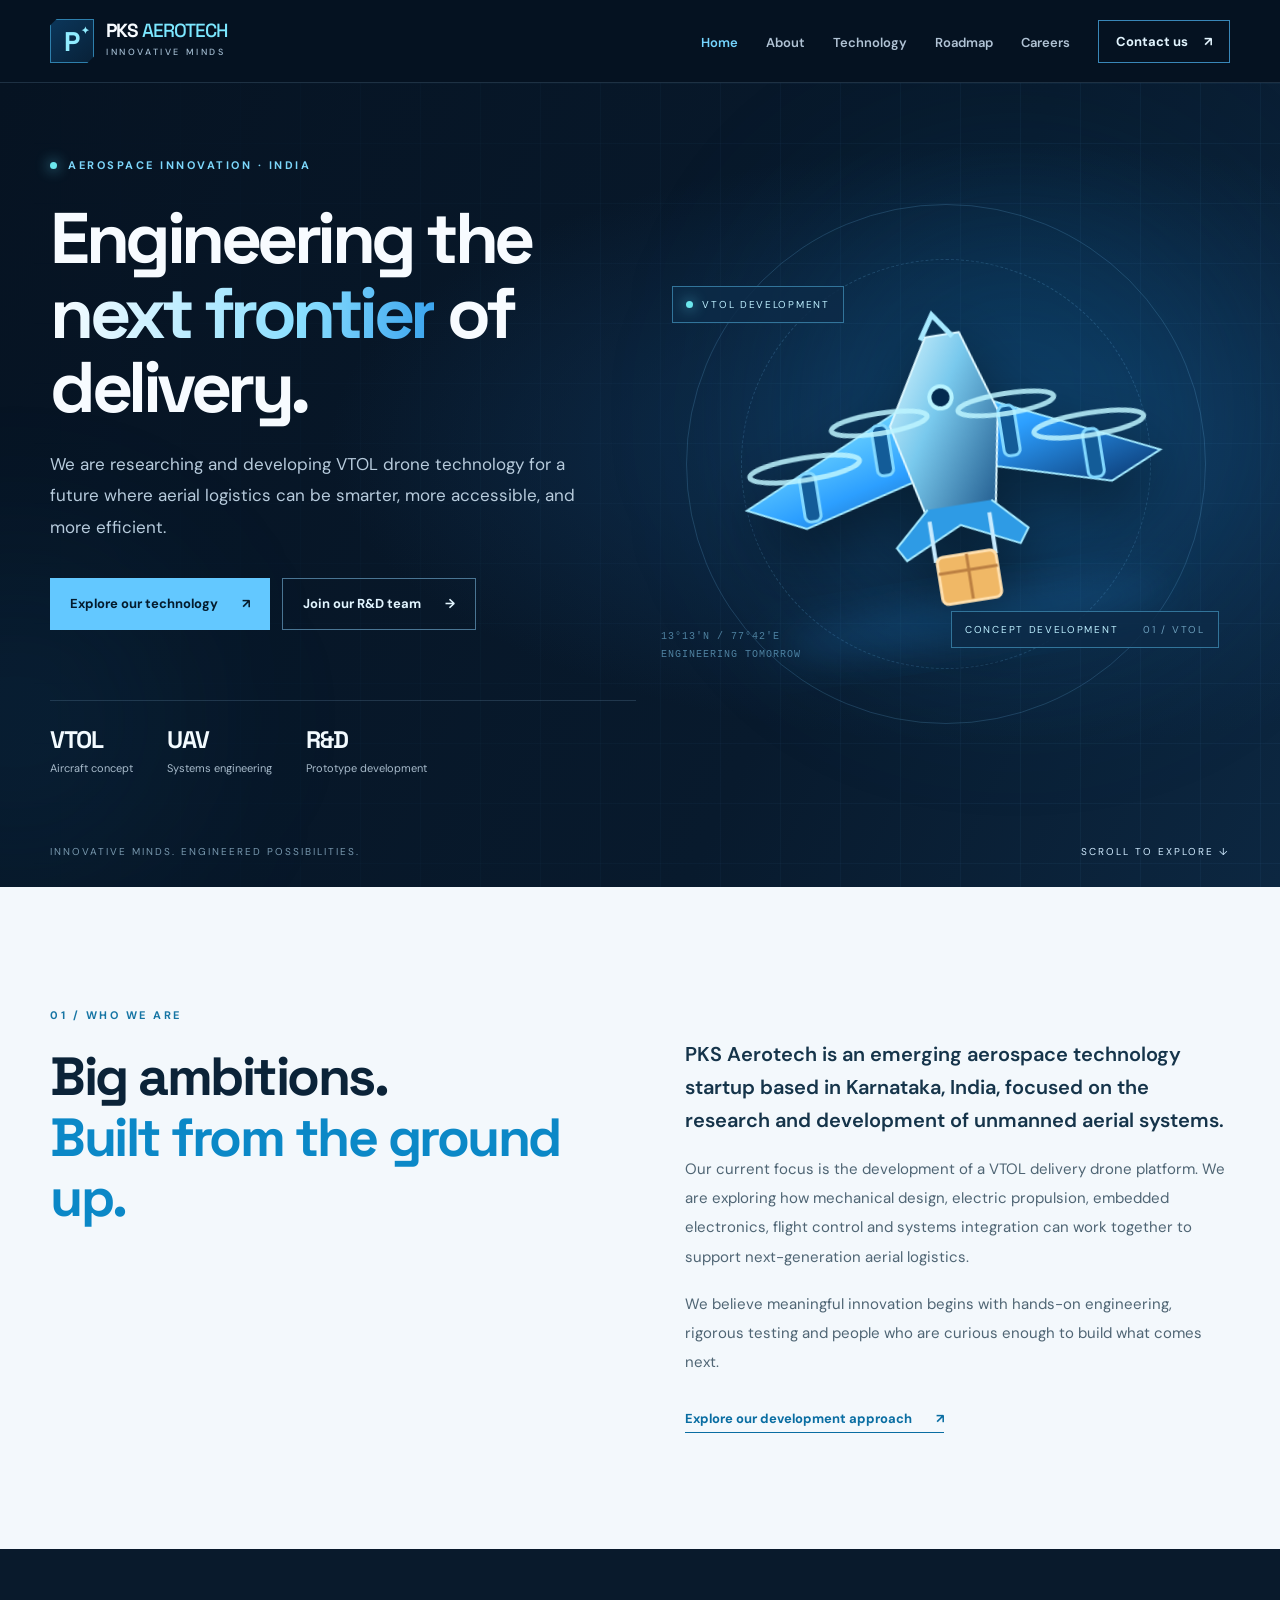
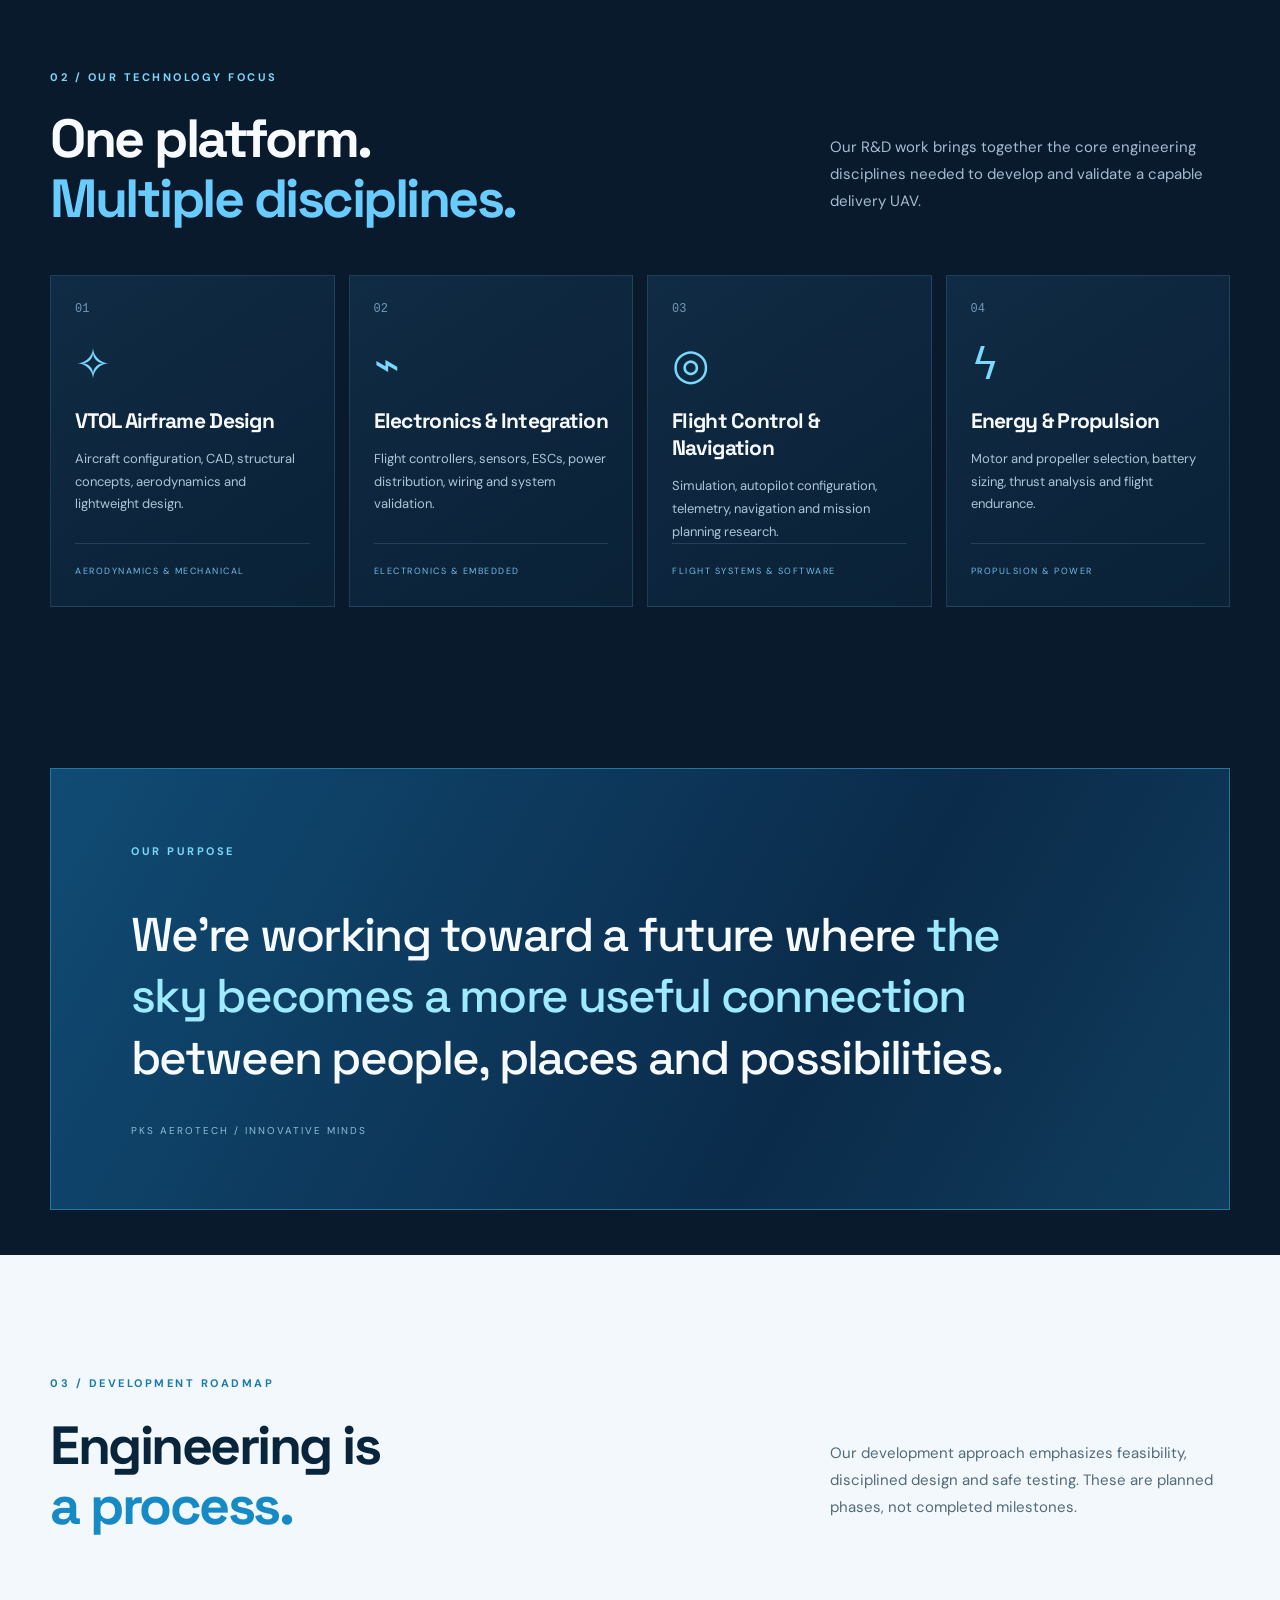
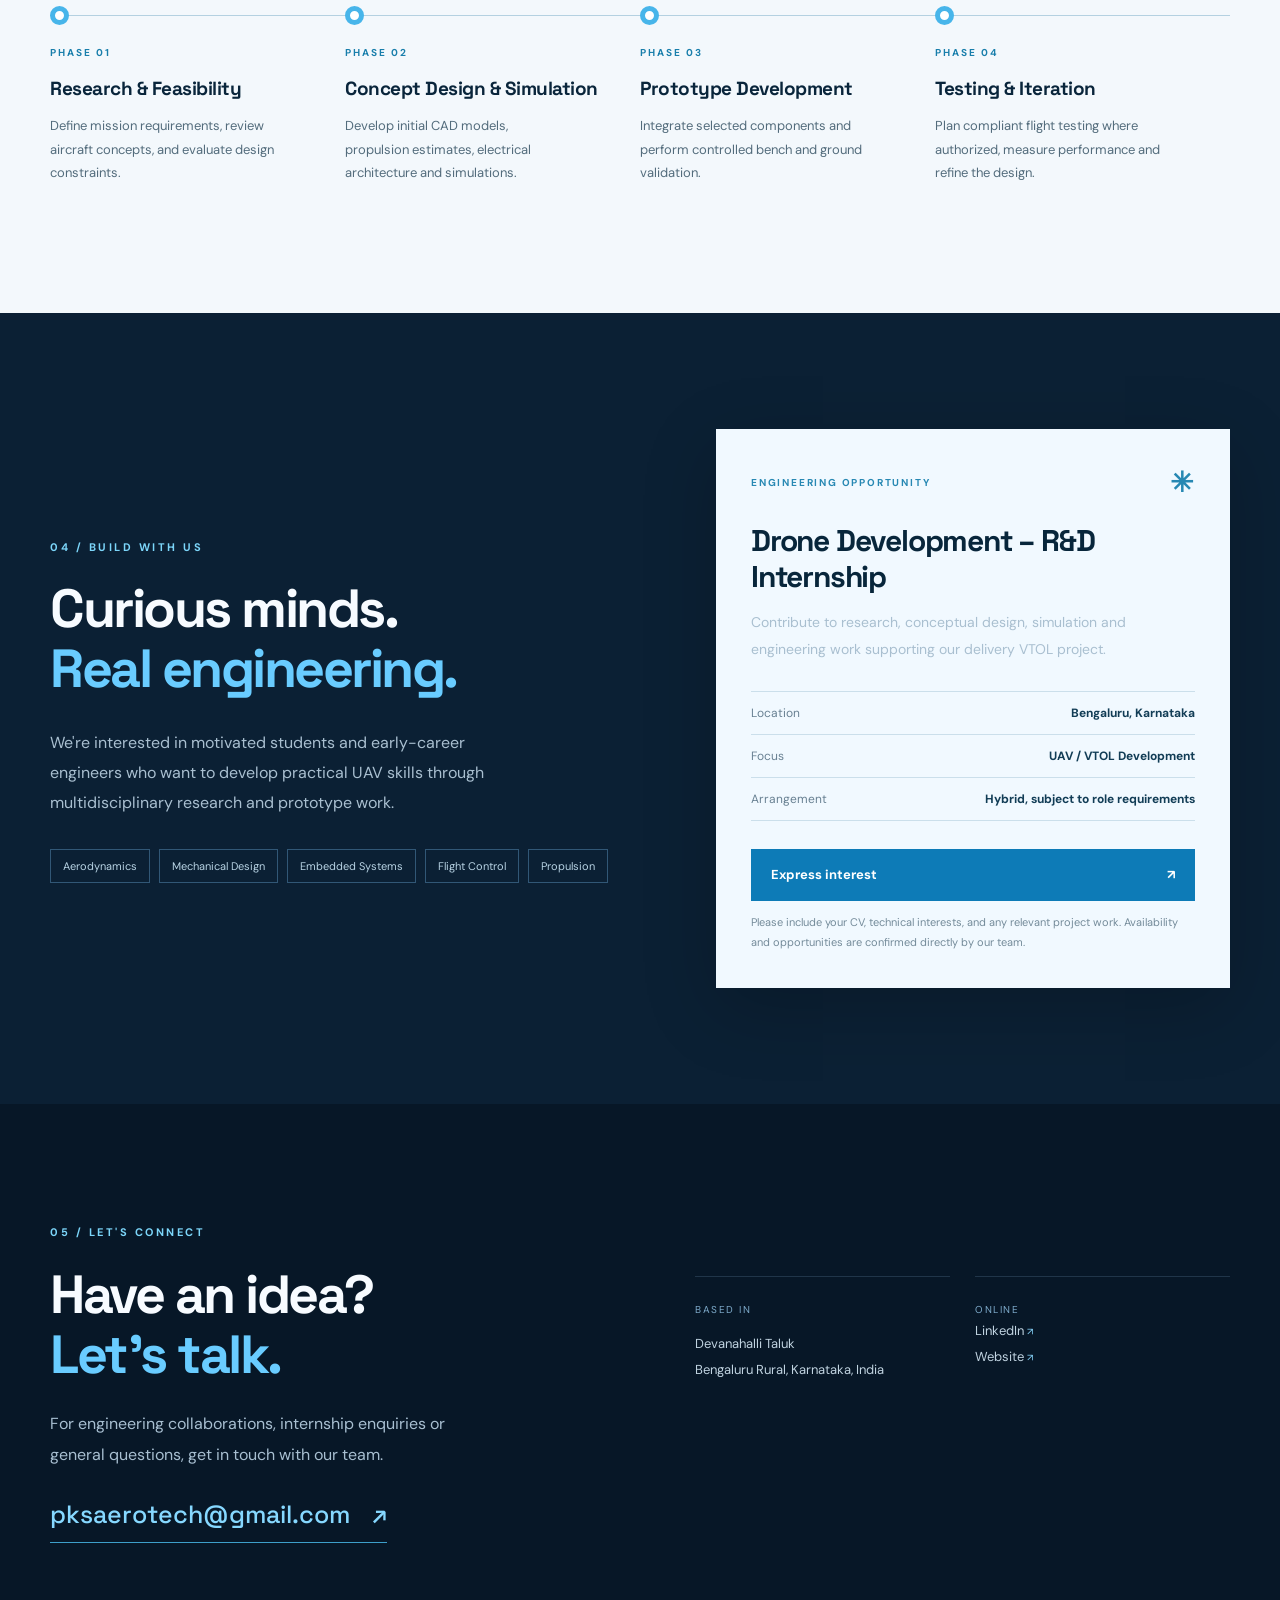
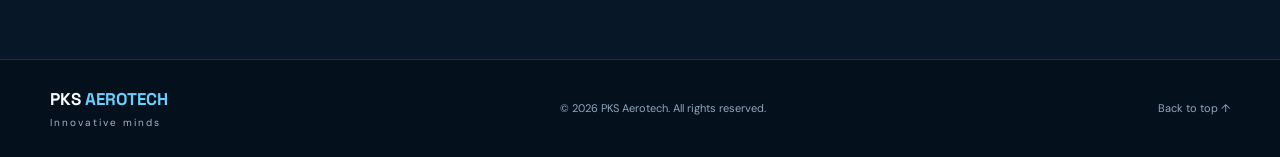
==== commit 734c1200: "VTOL updated PKS Aerotech website content" ====
--- a/index.html
+++ b/index.html
@@ -1,265 +1,122 @@
-<!DOCTYPE html>
+<!doctype html>
 <html lang="en">
+<head>
+  <meta charset="utf-8">
+  <meta name="viewport" content="width=device-width, initial-scale=1">
+  <meta name="theme-color" content="#071426">
+  <meta name="description" content="PKS Aerotech is an emerging India-based aerospace startup researching VTOL delivery drones, UAV systems, autonomous flight and aerial logistics technology.">
+  <meta name="keywords" content="PKS Aerotech, delivery drones, VTOL, UAV R&D, drone logistics, aerospace engineering, drone internship, Bengaluru">
+  <meta name="author" content="PKS Aerotech">
+  <meta property="og:type" content="website">
+  <meta property="og:title" content="PKS Aerotech | Innovative minds">
+  <meta property="og:description" content="Engineering the next generation of VTOL delivery drones. Explore our research, technology focus and engineering opportunities.">
+  <meta property="og:image" content="https://pksaerotech.github.io/PKS-Aerotech/images/logo.png">
+  <meta property="og:url" content="https://pksaerotech.github.io/PKS-Aerotech/">
+  <title>PKS Aerotech | Delivery Drone R&D — Innovative minds</title>
+  <link rel="icon" type="image/png" href="images/favicon.png">
+  <link rel="preconnect" href="https://fonts.googleapis.com">
+  <link rel="preconnect" href="https://fonts.gstatic.com" crossorigin>
+  <link href="https://fonts.googleapis.com/css2?family=DM+Sans:wght@400;500;600;700&family=Space+Grotesk:wght@400;500;600;700&display=swap" rel="stylesheet">
+  <link rel="stylesheet" href="style.css">
+  <script src="script.js" defer></script>
+</head>
+<body>
+  <a class="skip-link" href="#main">Skip to content</a>
+  <header class="site-header" id="top">
+    <nav class="nav container" aria-label="Main navigation">
+      <a class="brand" href="#home" aria-label="PKS Aerotech home">
+        <span class="brand-emblem" aria-hidden="true">P<span>✦</span></span>
+        <span class="brand-text">PKS <strong>AEROTECH</strong><small>INNOVATIVE MINDS</small></span>
+      </a>
+      <button class="nav-toggle" type="button" aria-expanded="false" aria-controls="nav-links" aria-label="Open navigation"><span></span><span></span><span></span></button>
+      <ul class="nav-links" id="nav-links">
+        <li><a href="#home" class="nav-link active">Home</a></li>
+        <li><a href="#about" class="nav-link">About</a></li>
+        <li><a href="#technology" class="nav-link">Technology</a></li>
+        <li><a href="#roadmap" class="nav-link">Roadmap</a></li>
+        <li><a href="#careers" class="nav-link">Careers</a></li>
+        <li><a href="#contact" class="nav-contact">Contact us <span aria-hidden="true">↗</span></a></li>
+      </ul>
+    </nav>
+  </header>
 
-<head>
-
-    <meta charset="UTF-8">
-    <meta name="viewport" content="width=device-width, initial-scale=1.0">
-
-    <title>PKS Aerotech | Smart Agriculture, Drones, Robotics & IoT Solutions</title>
-
-    <meta name="description"
-        content="PKS Aerotech is a Karnataka-based startup developing smart agriculture solutions including drone spraying, robotics, IoT, EV farm vehicles, automation, crop monitoring, mapping, 3D printing and AI-based farming support.">
-
-    <meta name="keywords"
-        content="PKS Aerotech, smart agriculture Karnataka, agriculture drone services, drone spraying Bangalore Rural, agri robotics, IoT farming, EV farm vehicle, precision farming, agriculture startup India">
-
-    <meta name="author" content="PKS Aerotech">
-
-    <link rel="icon" type="image/png" href="images/logo.png">
-
-    <link rel="stylesheet" href="style.css">
-
-    <link rel="preconnect" href="https://fonts.googleapis.com">
-    <link rel="preconnect" href="https://fonts.gstatic.com" crossorigin>
-
-    <link
-        href="https://fonts.googleapis.com/css2?family=Poppins:wght@300;400;500;600;700;800&display=swap"
-        rel="stylesheet">
-
-</head>
-
-<body>
-
-    <!-- ================= NAVIGATION ================= -->
-
-    <header>
-
-        <nav class="navbar">
-
-            <div class="logo">
-
-                <a href="#home">
-                    <img src="images/logo.png" alt="PKS Aerotech Logo">
-                </a>
-
-            </div>
-
-            <ul class="nav-links">
-
-                <li><a href="#home" class="active">Home</a></li>
-                <li><a href="#about">About</a></li>
-                <li><a href="#services">Solutions</a></li>
-                <li><a href="#research">Student Research</a></li>
-                <li><a href="#vision">Vision</a></li>
-                <li><a href="#contact">Contact</a></li>
-
-            </ul>
-
-        </nav>
-
-    </header>
-
-    <!-- ================= HERO SECTION ================= -->
-
-    <section class="hero" id="home">
-
-        <!-- Background Video -->
-        <video autoplay muted loop playsinline class="hero-video">
-            <source src="videos1/hero-video.mp4" type="video/mp4">
-        </video>
-
-        <!-- Dark Overlay -->
-        <div class="hero-overlay"></div>
-
-        <!-- Hero Content -->
-        <div class="hero-content">
-
-            <h3>WELCOME TO</h3>
-
-            <h1>
-                PKS
-                <br>
-                <span>AEROTECH</span>
-            </h1>
-
-            <h2>AGRI • INNOVATE • ELEVATE</h2>
-
-            <p class="hero-description">
-                Building the future of smart agriculture through
-                <br>
-                drones, robotics, IoT, automation and AI-powered solutions.
-            </p>
-
-            <div class="hero-buttons">
-
-                <a href="#services" class="btn-primary">
-                    Explore Solutions
-                </a>
-
-                <a href="#research" class="btn-secondary">
-                    Student Research Program
-                </a>
-
-            </div>
-
+  <main id="main">
+    <section class="hero" id="home" aria-labelledby="hero-title">
+      <div class="hero-grid" aria-hidden="true"></div>
+      <div class="hero-glow glow-one" aria-hidden="true"></div>
+      <div class="hero-glow glow-two" aria-hidden="true"></div>
+      <div class="container hero-inner">
+        <div class="hero-copy">
+          <div class="eyebrow"><span class="signal-dot"></span> AEROSPACE INNOVATION · INDIA</div>
+          <h1 id="hero-title">Engineering the <em>next frontier</em> of delivery.</h1>
+          <p>We are researching and developing VTOL drone technology for a future where aerial logistics can be smarter, more accessible, and more efficient.</p>
+          <div class="hero-actions">
+            <a class="btn btn-primary" href="#technology">Explore our technology <span aria-hidden="true">↗</span></a>
+            <a class="btn btn-outline" href="#careers">Join our R&D team <span aria-hidden="true">→</span></a>
+          </div>
+          <div class="hero-stats" aria-label="Technology focus">
+            <div><strong>VTOL</strong><span>Aircraft concept</span></div>
+            <div><strong>UAV</strong><span>Systems engineering</span></div>
+            <div><strong>R&D</strong><span>Prototype development</span></div>
+          </div>
         </div>
-
-        <div class="scroll-indicator">
-
-            <span></span>
-
-            <p>Scroll Down</p>
-
+        <div class="hero-visual" aria-label="Illustration of a conceptual cargo delivery drone">
+          <div class="orbit orbit-outer"></div><div class="orbit orbit-inner"></div>
+          <div class="visual-caption top-tag"><span class="small-dot"></span> VTOL DEVELOPMENT</div>
+          <svg class="drone-illustration" viewBox="0 0 620 420" role="img" aria-labelledby="drone-title">
+            <title id="drone-title">Conceptual fixed-wing vertical takeoff and landing cargo drone</title>
+            <defs>
+              <linearGradient id="wing" x1="0" y1="0" x2="1" y2="1"><stop stop-color="#8beeff"/><stop offset=".5" stop-color="#2c9fff"/><stop offset="1" stop-color="#0b3972"/></linearGradient>
+              <linearGradient id="hull" x1="0" y1="0" x2="1" y2="1"><stop stop-color="#e6fbff"/><stop offset=".43" stop-color="#79c9ed"/><stop offset="1" stop-color="#195185"/></linearGradient>
+              <filter id="shadow" x="-50%" y="-50%" width="200%" height="200%"><feGaussianBlur stdDeviation="18"/></filter>
+            </defs>
+            <ellipse cx="315" cy="365" rx="195" ry="23" fill="#1f87dc" opacity=".22" filter="url(#shadow)"/>
+            <g transform="translate(0,-20)">
+              <path d="M108 245 L273 170 L358 172 L522 249 L470 272 L325 230 L164 272 Z" fill="url(#wing)" stroke="#a2e9ff" stroke-width="2"/>
+              <path d="M261 185 L309 103 L343 103 L369 185 L353 275 L282 275 Z" fill="url(#hull)" stroke="#dcf7ff" stroke-width="2"/>
+              <path d="M304 105 L319 82 L336 106" stroke="#a6e9ff" stroke-width="5" fill="none"/>
+              <path d="M285 272 L249 305 L257 319 L315 292 L371 319 L381 305 L349 272" fill="#2e9be5" stroke="#a4e9ff" stroke-width="2"/>
+              <g fill="#135c98" stroke="#82d8ff" stroke-width="3"><rect x="164" y="218" width="16" height="48" rx="6"/><rect x="448" y="218" width="16" height="48" rx="6"/><rect x="242" y="182" width="16" height="50" rx="6"/><rect x="369" y="182" width="16" height="50" rx="6"/></g>
+              <g fill="none" stroke="#bdf5ff" stroke-width="5" opacity=".85"><ellipse cx="171" cy="213" rx="55" ry="11"/><ellipse cx="456" cy="213" rx="55" ry="11"/><ellipse cx="251" cy="180" rx="48" ry="10"/><ellipse cx="378" cy="180" rx="48" ry="10"/></g>
+              <path d="M285 284 L285 323 L345 323 L345 284" fill="none" stroke="#c7ebff" stroke-width="4"/>
+              <rect x="286" y="321" width="59" height="47" rx="6" fill="#f0b866" stroke="#ffdfad" stroke-width="3"/>
+              <path d="M316 321 L316 366 M286 337 L345 337" stroke="#bc8042" stroke-width="3"/>
+              <circle cx="315" cy="164" r="11" fill="#042b50" stroke="#b7f3ff" stroke-width="4"/>
+            </g>
+          </svg>
+          <div class="visual-caption bottom-tag">CONCEPT DEVELOPMENT <span>01 / VTOL</span></div>
+          <div class="visual-coord" aria-hidden="true">13°13′N / 77°42′E<br>ENGINEERING TOMORROW</div>
         </div>
-
+      </div>
+      <div class="hero-bottom container"><span>INNOVATIVE MINDS. ENGINEERED POSSIBILITIES.</span><a href="#about">SCROLL TO EXPLORE <span aria-hidden="true">↓</span></a></div>
     </section>
 
-    <!-- ================= ABOUT ================= -->
-
-    <section id="about" class="placeholder-section">
-
-        <div class="container">
-
-            <h2>About PKS Aerotech</h2>
-
-            <p>
-                PKS Aerotech is a Karnataka-based startup focused on developing practical and affordable technology solutions for agriculture and rural industries.
-                <br><br>
-                We are working on smart agriculture services and future product development in areas such as agricultural drones, robotics, IoT-based farm monitoring, EV farm vehicles, automation, 3D printing, crop monitoring, mapping and AI-based farming support.
-                <br><br>
-                Our mission is to understand real farmer problems and build useful technology that saves time, reduces labour dependency, improves productivity and supports the future of Indian agriculture.
-            </p>
-
-        </div>
-
+    <section class="section about" id="about">
+      <div class="container split-layout">
+        <div><span class="section-label">01 / WHO WE ARE</span><h2>Big ambitions.<br><span class="accent">Built from the ground up.</span></h2></div>
+        <div class="about-copy"><p class="lead">PKS Aerotech is an emerging aerospace technology startup based in Karnataka, India, focused on the research and development of unmanned aerial systems.</p><p>Our current focus is the development of a VTOL delivery drone platform. We are exploring how mechanical design, electric propulsion, embedded electronics, flight control and systems integration can work together to support next-generation aerial logistics.</p><p>We believe meaningful innovation begins with hands-on engineering, rigorous testing and people who are curious enough to build what comes next.</p><a class="text-link" href="#roadmap">Explore our development approach <span aria-hidden="true">↗</span></a></div>
+      </div>
     </section>
 
-    <!-- ================= SERVICES / SOLUTIONS ================= -->
-
-    <section id="services" class="placeholder-section">
-
-        <div class="container">
-
-            <h2>Our Solutions</h2>
-
-            <p>
-                <strong>Agricultural Drone Services</strong>
-                <br>
-                Drone spraying, crop monitoring, farm survey and mapping.
-                <br><br>
-
-                <strong>Smart Farming & IoT</strong>
-                <br>
-                Soil monitoring, irrigation alerts, farm automation and sensor-based solutions.
-                <br><br>
-
-                <strong>Robotics & EV Farm Vehicles</strong>
-                <br>
-                Future development of robotic and electric farm support vehicles for farmers.
-                <br><br>
-
-                <strong>3D Printing & Rapid Prototyping</strong>
-                <br>
-                Custom parts, drone components, farm tool prototypes and product development support.
-                <br><br>
-
-                <strong>AI-Based Agriculture Support</strong>
-                <br>
-                Future crop analytics, decision support, pest observation and farm data solutions.
-            </p>
-
+    <section class="section technology" id="technology">
+      <div class="container"><span class="section-label">02 / OUR TECHNOLOGY FOCUS</span><div class="section-heading"><h2>One platform.<br><span class="accent">Multiple disciplines.</span></h2><p>Our R&D work brings together the core engineering disciplines needed to develop and validate a capable delivery UAV.</p></div>
+        <div class="tech-grid">
+          <article class="tech-card"><span class="card-num">01</span><div class="card-icon" aria-hidden="true">✧</div><h3>VTOL Airframe Design</h3><p>Aircraft configuration, CAD, structural concepts, aerodynamics and lightweight design.</p><span class="card-footer">AERODYNAMICS & MECHANICAL</span></article>
+          <article class="tech-card"><span class="card-num">02</span><div class="card-icon" aria-hidden="true">⌁</div><h3>Electronics & Integration</h3><p>Flight controllers, sensors, ESCs, power distribution, wiring and system validation.</p><span class="card-footer">ELECTRONICS & EMBEDDED</span></article>
+          <article class="tech-card"><span class="card-num">03</span><div class="card-icon" aria-hidden="true">◎</div><h3>Flight Control & Navigation</h3><p>Simulation, autopilot configuration, telemetry, navigation and mission planning research.</p><span class="card-footer">FLIGHT SYSTEMS & SOFTWARE</span></article>
+          <article class="tech-card"><span class="card-num">04</span><div class="card-icon" aria-hidden="true">ϟ</div><h3>Energy & Propulsion</h3><p>Motor and propeller selection, battery sizing, thrust analysis and flight endurance.</p><span class="card-footer">PROPULSION & POWER</span></article>
         </div>
-
+      </div>
     </section>
 
-    <!-- ================= STUDENT RESEARCH ================= -->
+    <section class="section mission-section"><div class="container mission-panel"><span class="section-label">OUR PURPOSE</span><p>We're working toward a future where <em>the sky becomes a more useful connection</em> between people, places and possibilities.</p><span class="mission-signature">PKS AEROTECH / INNOVATIVE MINDS</span></div></section>
 
-    <section id="research" class="placeholder-section">
+    <section class="section roadmap" id="roadmap"><div class="container"><span class="section-label">03 / DEVELOPMENT ROADMAP</span><div class="section-heading"><h2>Engineering is<br><span class="accent">a process.</span></h2><p>Our development approach emphasizes feasibility, disciplined design and safe testing. These are planned phases, not completed milestones.</p></div><div class="timeline"><article><span class="timeline-dot"></span><span class="timeline-step">PHASE 01</span><h3>Research & Feasibility</h3><p>Define mission requirements, review aircraft concepts, and evaluate design constraints.</p></article><article><span class="timeline-dot"></span><span class="timeline-step">PHASE 02</span><h3>Concept Design & Simulation</h3><p>Develop initial CAD models, propulsion estimates, electrical architecture and simulations.</p></article><article><span class="timeline-dot"></span><span class="timeline-step">PHASE 03</span><h3>Prototype Development</h3><p>Integrate selected components and perform controlled bench and ground validation.</p></article><article><span class="timeline-dot"></span><span class="timeline-step">PHASE 04</span><h3>Testing & Iteration</h3><p>Plan compliant flight testing where authorized, measure performance and refine the design.</p></article></div></div></section>
 
-        <div class="container">
+    <section class="section careers" id="careers"><div class="container careers-layout"><div><span class="section-label">04 / BUILD WITH US</span><h2>Curious minds.<br><span class="accent">Real engineering.</span></h2><p>We're interested in motivated students and early-career engineers who want to develop practical UAV skills through multidisciplinary research and prototype work.</p><div class="career-tags"><span>Aerodynamics</span><span>Mechanical Design</span><span>Embedded Systems</span><span>Flight Control</span><span>Propulsion</span></div></div><div class="career-card"><div class="career-card-top"><span>ENGINEERING OPPORTUNITY</span><span class="career-spark" aria-hidden="true">✳</span></div><h3>Drone Development – R&D Internship</h3><p>Contribute to research, conceptual design, simulation and engineering work supporting our delivery VTOL project.</p><dl><div><dt>Location</dt><dd>Bengaluru, Karnataka</dd></div><div><dt>Focus</dt><dd>UAV / VTOL Development</dd></div><div><dt>Arrangement</dt><dd>Hybrid, subject to role requirements</dd></div></dl><a class="btn btn-primary full-width" href="mailto:pksaerotech@gmail.com?subject=Drone%20Development%20R%26D%20Internship%20Application">Express interest <span aria-hidden="true">↗</span></a><p class="career-note">Please include your CV, technical interests, and any relevant project work. Availability and opportunities are confirmed directly by our team.</p></div></div></section>
 
-            <h2>Student Research Program</h2>
-
-            <p>
-                PKS Aerotech is inviting students to participate in farmer field research to understand real agricultural problems and identify future technology solutions.
-                <br><br>
-                Selected students will interview farmers directly on agricultural land, collect genuine field insights, and help us understand what products or services should be built for farmers.
-                <br><br>
-                First batch: 10 students only
-                <br>
-                Preferred location: Bangalore Rural
-                <br>
-                Interview languages: Kannada / Telugu
-                <br>
-                Opportunity: Top-performing students may be considered for internship opportunities.
-            </p>
-
-            <br>
-
-            <a href="https://docs.google.com/forms/d/e/1FAIpQLSccKgVEcmQtXYZSuofQMnMpEy4ofe_ddE3SbF13WgvFNq3j1A/viewform?usp=publish-editor" target="_blank" class="btn-primary">
-                Apply for Student Research Program
-            </a>
-
-        </div>
-
-    </section>
-
-    <!-- ================= VISION ================= -->
-
-    <section id="vision" class="placeholder-section">
-
-        <div class="container">
-
-            <h2>Our Vision</h2>
-
-            <p>
-                To become one of India’s leading agriculture technology companies by building innovative, affordable and practical solutions for farmers.
-                <br><br>
-                Our long-term vision is to develop indigenous technology in drones, robotics, IoT, EV farm systems, automation and AI-powered rural innovation.
-                <br><br>
-                PKS Aerotech aims to create technology that is not only advanced, but also useful, accessible and trusted by farmers.
-            </p>
-
-        </div>
-
-    </section>
-
-    <!-- ================= CONTACT ================= -->
-
-    <section id="contact" class="placeholder-section">
-
-        <div class="container">
-
-            <h2>Contact</h2>
-
-            <p>
-                📍 Devanahalli Taluk, Bangalore Rural District, Karnataka, India
-                <br><br>
-
-                📧 pksaerotech@gmail.com
-                <br><br>
-
-
-                🌐 https://pksaerotech.github.io/PKS-Aerotech/
-            </p>
-
-        </div>
-
-    </section>
-
-    <!-- ================= FOOTER ================= -->
-
-    <footer>
-
-        <p>
-            © 2026 PKS Aerotech. All Rights Reserved.
-        </p>
-
-    </footer>
-
-    <script src="script.js"></script>
-
+    <section class="section contact" id="contact"><div class="container contact-layout"><div><span class="section-label">05 / LET'S CONNECT</span><h2>Have an idea?<br><span class="accent">Let's talk.</span></h2><p>For engineering collaborations, internship enquiries or general questions, get in touch with our team.</p><a class="contact-email" href="mailto:pksaerotech@gmail.com">pksaerotech@gmail.com <span aria-hidden="true">↗</span></a></div><div class="contact-details"><div><span>BASED IN</span><p>Devanahalli Taluk<br>Bengaluru Rural, Karnataka, India</p></div><div><span>ONLINE</span><a href="https://www.linkedin.com/company/pks-aerotech/" target="_blank" rel="noopener noreferrer">LinkedIn <span aria-hidden="true">↗</span></a><a href="https://pksaerotech.github.io/PKS-Aerotech/" target="_blank" rel="noopener noreferrer">Website <span aria-hidden="true">↗</span></a></div></div></div></section>
+  </main>
+  <footer class="footer"><div class="container footer-content"><div class="footer-brand">PKS <span>AEROTECH</span><small>Innovative minds</small></div><p>© <span id="year">2026</span> PKS Aerotech. All rights reserved.</p><a href="#top">Back to top ↑</a></div></footer>
 </body>
-
-</html>+</html>
--- a/style.css
+++ b/style.css
@@ -1,610 +1 @@
-/* ==========================================
-   PKS Aerotech Website
-   Version 2.0
-========================================== */
-
-:root{
-
-    --primary:#00A8FF;
-    --secondary:#66D9FF;
-    --background:#08182F;
-    --card:#10274D;
-    --white:#FFFFFF;
-    --text:#DCE8F5;
-
-}
-
-*{
-
-    margin:0;
-    padding:0;
-    box-sizing:border-box;
-    font-family:'Poppins',sans-serif;
-
-}
-
-html{
-
-    scroll-behavior:smooth;
-
-}
-
-body{
-
-    background:var(--background);
-    color:var(--white);
-    overflow-x:hidden;
-
-}
-
-/* ===========================
-   NAVBAR
-=========================== */
-
-header{
-
-    position:fixed;
-    width:100%;
-    top:0;
-    left:0;
-    z-index:1000;
-
-}
-
-.navbar{
-
-    display:flex;
-    justify-content:space-between;
-    align-items:center;
-
-    padding:10px 5%;
-
-    background:rgba(8,24,47,0.45);
-
-    backdrop-filter:blur(8px);
-
-    transition:.4s;
-
-}
-
-.logo img{
-
-    height:90px;
-
-}
-
-.logo img:hover{
-
-    transform:scale(1.05);
-
-}
-
-.nav-links{
-
-    display:flex;
-    list-style:none;
-    gap:50px;
-
-}
-
-.nav-links a{
-
-    color:var(--white);
-
-    text-decoration:none;
-
-    font-weight:500;
-
-    font-size:13px;
-
-    position:relative;
-
-    transition:.3s;
-
-}
-
-.nav-links a::after{
-
-    content:"";
-
-    position:absolute;
-
-    left:0;
-
-    bottom:-8px;
-
-    width:0;
-
-    height:2px;
-
-    background:var(--primary);
-
-    transition:.35s;
-
-}
-
-.nav-links a:hover{
-
-    color:var(--primary);
-
-}
-
-.nav-links a:hover::after{
-
-    width:100%;
-
-}
-
-/* ===========================
-   HERO
-=========================== */
-
-.hero{
-
-    position:relative;
-
-    height:110vh;
-
-    padding-top:80px;
-
-    display:flex;
-
-    justify-content:flex-start;
-
-    align-items:center;
-
-    text-align:left;
-
-    overflow:hidden;
-
-}
-
-.hero-video{
-    animation:slowZoom 20s linear infinite alternate;
-    position:absolute;
-
-    top:0;
-    left:0;
-
-    width:100%;
-    height:100%;
-
-    object-position:60% center;
-
-    z-index:-2;
-
-}
-
-.hero-overlay{
-
-    position:absolute;
-
-    inset:0;
-
-    background:none;
-
-}
-
-.hero-content{
-
-    position: relative;
-    z-index: 2;
-
-    max-width: 650px;
-
-    margin-left: 0.1dvb;
-
-    text-align: left;
-
-    background: none;
-
-    padding: 40px;
-
-    border-radius: 0;
-
-    box-shadow: none;
-
-    backdrop-filter: none;
-
-    animation: fadeUp 1s ease;
-
-}
-
-.hero-content h3{
-
-    color:var(--secondary);
-
-    letter-spacing:5px;
-
-    font-size:18px;
-
-    margin-bottom:20px;
-
-}
-
-.hero-content h1{
-
-    font-size:75px;
-
-    line-height:0.95;
-    margin-bottom:10px;
-
-    text-shadow:0 10px 35px rgba(0,0,0,.45);
-
-}
-
-.hero-content h1 span{
-
-    color:var(--primary);
-
-    text-shadow:0 0 30px rgba(0,168,255,.45);
-
-}
-
-.hero-content h2{
-
-    font-size:28px;
-    letter-spacing:1px;
-
-    font-weight:600;
-
-    margin-bottom:20px;
-
-}
-
-.hero-description{
-
-    width:100%;
-
-    margin:0;
-
-    margin-top:25px;
-
-    font-size:15px;
-
-    line-height:1.8;
-
-    color:var(--text);
-
-    max-width:560px;
-
-}
-
-/* ===========================
-   BUTTONS
-=========================== */
-
-.hero-buttons{
-
-    display:flex;
-
-    justify-content:flex-start;
-
-    gap:20px;
-
-    margin-top:30px;
-
-}
-
-.btn-primary,
-
-.btn-secondary{
-
-    padding:15px 34px;
-
-    border-radius:12px;
-
-    text-decoration:none;
-
-    font-size:15px;
-
-    font-weight:600;
-
-    transition:.35s;
-
-}
-
-.btn-primary{
-
-    background:var(--primary);
-
-    color:white;
-
-}
-
-.btn-primary:hover{
-
-    transform:translateY(-6px);
-
-    box-shadow:0 15px 35px rgba(0,168,255,.45);
-
-}
-
-.btn-secondary{
-
-    border:2px solid white;
-
-    color:white;
-
-}
-
-.btn-secondary:hover{
-
-    background:white;
-
-    color:#08182F;
-
-}
-
-/* ===========================
-   SCROLL INDICATOR
-=========================== */
-
-.scroll-indicator{
-
-    position:absolute;
-
-    bottom:25px;
-
-    right: 100px;
-
-    left:none;
-
-    transform:none;
-
-    z-index:3;
-
-    text-align:center;
-
-    animation:bounce 2s infinite;
-
-}
-
-.scroll-indicator span{
-
-    display:block;
-
-    width:22px;
-
-    height:22px;
-
-    margin:auto;
-
-    border-left:2px solid white;
-
-    border-bottom:2px solid white;
-
-    transform:rotate(-45deg);
-
-}
-
-.scroll-indicator p{
-
-    margin-top:10px;
-
-    font-size:18px;
-
-}
-
-/* ===========================
-   PLACEHOLDER SECTIONS
-=========================== */
-
-.placeholder-section{
-
-    min-height:70vh;
-
-    display:flex;
-
-    justify-content:center;
-
-    align-items:center;
-
-    padding:100px 8%;
-
-}
-
-.container{
-
-    max-width:1100px;
-
-    text-align:center;
-
-}
-
-.container h2{
-
-    font-size:48px;
-
-    margin-bottom:25px;
-
-    color:var(--primary);
-
-}
-
-.container p{
-
-    font-size:20px;
-
-    line-height:1.8;
-
-    color:var(--text);
-
-}
-
-/* ===========================
-   FOOTER
-=========================== */
-
-footer{
-
-    background:#051321;
-
-    padding:25px;
-
-    text-align:center;
-
-    color:#b8c7d8;
-
-}
-
-/* ===========================
-   ANIMATIONS
-=========================== */
-
-@keyframes fadeUp{
-
-    from{
-
-        opacity:0;
-
-        transform:translateY(40px);
-
-    }
-
-    to{
-
-        opacity:1;
-
-        transform:translateY(0);
-
-    }
-
-}
-
-@keyframes bounce{
-
-    0%,20%,50%,80%,100%{
-
-        transform:translate(-50%,0);
-
-    }
-
-    40%{
-
-        transform:translate(-50%,-12px);
-
-    }
-
-    60%{
-
-        transform:translate(-50%,-6px);
-
-    }
-
-}
-
-/* ===========================
-   RESPONSIVE
-=========================== */
-
-@media(max-width:992px){
-
-    .navbar{
-
-        position:fixed;
-        top:0;
-        left:0;
-        width:100%;
-        padding:12px 80px;
-        display:flex;
-        justify-content:space-between;
-        align-items:center;
-        background:rgba(7,27,52,.88);
-        backdrop-filter:blur(12px);
-        z-index:1000;
-
-    }
-
-    .nav-links{
-
-        margin-top:20px;
-
-        gap:20px;
-
-        flex-wrap:wrap;
-
-        justify-content:center;
-
-    }
-
-    .logo img{
-
-        height:100px;
-        transition:.3s ease;
-
-    }
-
-    .hero-content h1{
-
-        font-size:58px;
-
-    }
-
-    .hero-content h2{
-
-        font-size:26px;
-
-    }
-
-    .hero-description{
-
-        width:95%;
-
-        font-size:18px;
-
-    }
-
-}
-
-@media(max-width:600px){
-
-    .hero-content h1{
-
-        font-size:42px;
-
-    }
-
-    .hero-content h2{
-
-        font-size:20px;
-
-    }
-
-    .hero-content h3{
-
-        font-size:14px;
-
-        letter-spacing:3px;
-
-    }
-
-    .hero-description{
-
-        width:100%;
-        max-width:650px;
-
-        margin:0;
-
-        font-size:20px;
-
-        line-height:1.7;
-
-        color:var(--text);
-
-    }
-
-    .hero-buttons{
-
-        justify-content:flex-start;
-    }
-
-    .btn-primary,
-
-    .btn-secondary{
-
-        width:100%;
-
-    }
-
-}+:root{--navy:#061322;--navy-2:#0a1e33;--navy-3:#0c2741;--blue:#41b6ff;--cyan:#7ce7ff;--white:#f7fbff;--muted:#9db3c8;--line:rgba(164,210,244,.16)}*{box-sizing:border-box}html{scroll-behavior:smooth;scroll-padding-top:85px}body{margin:0;background:var(--navy);color:var(--white);font-family:'DM Sans',sans-serif;-webkit-font-smoothing:antialiased}a{color:inherit;text-decoration:none}button{font:inherit}svg{max-width:100%}.container{width:min(1180px,calc(100% - 48px));margin-inline:auto}.skip-link{position:absolute;top:-100px;left:20px;padding:12px;background:#fff;color:#000;z-index:100}.skip-link:focus{top:16px}.site-header{position:sticky;top:0;z-index:50;background:rgba(6,19,34,.88);backdrop-filter:blur(18px);border-bottom:1px solid var(--line)}.nav{height:82px;display:flex;align-items:center;justify-content:space-between;gap:24px}.brand{display:flex;align-items:center;gap:12px;flex-shrink:0}.brand-emblem{width:44px;height:44px;border:1px solid #2e7fac;background:linear-gradient(140deg,#0b365a,#082138);display:grid;place-items:center;color:#91ecff;font-size:27px;font-family:'Space Grotesk';font-weight:700;clip-path:polygon(15% 0,100% 0,100% 85%,85% 100%,0 100%,0 15%);position:relative}.brand-emblem span{position:absolute;font-size:10px;top:4px;right:4px}.brand-text{font:700 19px/1 'Space Grotesk',sans-serif;letter-spacing:-1px}.brand-text strong{color:var(--cyan);font-weight:500}.brand-text small{display:block;font:500 9px/1.8 'DM Sans',sans-serif;letter-spacing:2.6px;color:#a3bcd1;margin-top:4px}.nav-links{list-style:none;display:flex;align-items:center;gap:28px;margin:0;padding:0}.nav-link{color:#b1c3d5;font-size:13px;font-weight:600;transition:.2s}.nav-link:hover,.nav-link.active{color:#75d5ff}.nav-contact{display:inline-flex;gap:16px;align-items:center;padding:12px 17px;border:1px solid #3987b8;color:#e3f5ff;font-size:13px;font-weight:700}.nav-contact:hover{background:#123a5b}.nav-toggle{display:none}.hero{min-height:710px;position:relative;overflow:hidden;background:radial-gradient(ellipse at 80% 45%,#10355a 0%,transparent 48%),linear-gradient(115deg,#061322,#081a2d 64%,#0c2741)}.hero-grid{position:absolute;inset:0;background-image:linear-gradient(rgba(86,169,223,.06) 1px,transparent 1px),linear-gradient(90deg,rgba(86,169,223,.06) 1px,transparent 1px);background-size:60px 60px;mask-image:linear-gradient(90deg,transparent,#000 80%)}.hero-glow{position:absolute;border-radius:50%;filter:blur(90px);pointer-events:none}.glow-one{width:450px;height:450px;background:#086ba837;right:3%;top:13%}.glow-two{width:330px;height:330px;background:#1c8bcc16;left:-150px;bottom:0}.hero-inner{position:relative;min-height:650px;display:grid;grid-template-columns:1.03fr 1fr;align-items:center;gap:25px}.hero-copy{position:relative;z-index:2;padding:70px 0}.eyebrow,.section-label{display:inline-flex;align-items:center;gap:11px;color:#7cd6fa;font:700 11px/1.4 'DM Sans',sans-serif;letter-spacing:2.5px}.signal-dot,.small-dot{width:7px;height:7px;border-radius:50%;background:#6ce7ed;box-shadow:0 0 14px #61dfff}.hero h1,h2,h3{font-family:'Space Grotesk',sans-serif}.hero h1{font-size:clamp(46px,5.6vw,80px);letter-spacing:-4.5px;line-height:1.04;margin:27px 0 24px;max-width:710px}.hero h1 em{font-style:normal;background:linear-gradient(95deg,#fbfdff,#8adfff 65%,#39a3ee);-webkit-background-clip:text;background-clip:text;color:transparent}.hero-copy>p{color:#b7cbdc;font-size:17px;line-height:1.85;max-width:545px}.hero-actions{display:flex;flex-wrap:wrap;gap:12px;margin-top:35px}.btn{display:inline-flex;align-items:center;justify-content:space-between;gap:24px;padding:16px 20px;min-height:52px;font-size:13px;font-weight:700;transition:transform .2s,background .2s}.btn:hover{transform:translateY(-2px)}.btn-primary{background:#63c8ff;color:#041b2d}.btn-primary:hover{background:#a0e3ff}.btn-outline{border:1px solid #4a7593;color:#e2f5ff}.btn-outline:hover{background:#113b59}.hero-stats{display:flex;gap:34px;margin-top:70px;padding-top:23px;border-top:1px solid var(--line)}.hero-stats div{display:grid;gap:6px}.hero-stats strong{font:700 24px 'Space Grotesk';letter-spacing:-1px;color:#f3fbff}.hero-stats span{font-size:11px;color:#a8bbcb}.hero-visual{min-height:540px;position:relative;display:grid;place-items:center}.orbit{position:absolute;border:1px solid rgba(110,189,241,.2);border-radius:50%;aspect-ratio:1}.orbit-outer{width:min(95%,520px)}.orbit-inner{width:min(74%,410px);border-style:dashed}.drone-illustration{position:relative;z-index:2;width:110%;max-width:670px;transform:rotate(-9deg);filter:drop-shadow(0 25px 30px #0007)}.visual-caption{position:absolute;z-index:3;background:#0c2b47db;border:1px solid #32749a;padding:11px 13px;font-size:10px;letter-spacing:1.7px;color:#bdefff;display:flex;align-items:center;gap:9px}.top-tag{top:17%;left:2%}.bottom-tag{bottom:16%;right:2%;display:flex;gap:25px}.bottom-tag span{color:#6b9dba}.visual-coord{position:absolute;left:0;bottom:13%;font:10px/1.8 monospace;color:#4e809f;letter-spacing:1px}.hero-bottom{position:relative;z-index:2;display:flex;justify-content:space-between;gap:20px;padding:0 0 29px;font-size:10px;letter-spacing:2px;color:#7999af}.hero-bottom a{color:#d0ebff}.section{padding:116px 0;position:relative}.section-label{margin-bottom:24px}.section h2{font-size:clamp(36px,4.2vw,58px);line-height:1.12;letter-spacing:-2.5px;margin:0}.accent{color:#69ccff}.split-layout{display:grid;grid-template-columns:1fr 1fr;gap:90px}.about{background:#f3f8fc;color:#0b2338}.about .section-label{color:#1675a4}.about .accent{color:#0b88c7}.about-copy{padding-top:35px}.about-copy p{font-size:15px;line-height:1.95;color:#4f6574;margin:0 0 18px}.about-copy .lead{font-weight:600;font-size:20px;line-height:1.65;color:#15344a}.text-link{font-size:13px;color:#096da2;font-weight:700;border-bottom:1px solid #096da2;padding-bottom:5px;display:inline-flex;gap:24px;margin-top:14px}.technology{background:#091a2c}.section-heading{display:flex;justify-content:space-between;align-items:end;gap:50px;margin-bottom:45px}.section-heading>p{max-width:400px;color:#a5bdd1;line-height:1.8;font-size:15px}.tech-grid{display:grid;grid-template-columns:repeat(4,1fr);gap:14px}.tech-card{padding:26px 24px;min-height:320px;background:linear-gradient(145deg,#102b44,#0a2136);border:1px solid rgba(122,196,236,.16);display:flex;flex-direction:column;transition:transform .2s,border-color .2s}.tech-card:hover{transform:translateY(-5px);border-color:#55b5e9}.card-num{color:#7299b7;font:12px monospace}.card-icon{font-size:43px;color:#7ad9ff;margin:27px 0 20px;height:44px;line-height:1}.tech-card h3{font-size:21px;line-height:1.3;letter-spacing:-.7px;margin:0 0 14px}.tech-card p{color:#aec5d6;line-height:1.75;font-size:13px;margin:0}.card-footer{font-size:9px;letter-spacing:1.5px;color:#6fbde8;border-top:1px solid var(--line);margin-top:auto;padding-top:21px;padding-bottom:3px}.mission-section{padding:45px 0;background:#091a2c}.mission-panel{background:linear-gradient(120deg,#104b74,#0b2b4a 65%,#103d5d);padding:70px 80px;border:1px solid #2376a0}.mission-panel p{font:500 clamp(28px,3.7vw,49px)/1.3 'Space Grotesk',sans-serif;letter-spacing:-1.7px;max-width:880px;margin:20px 0 30px}.mission-panel em{font-style:normal;color:#9eeaff}.mission-signature{font-size:10px;letter-spacing:2px;color:#8fbed9}.roadmap{background:#f3f8fc;color:#09253b}.roadmap .section-label{color:#197cac}.roadmap .accent{color:#168ac5}.roadmap .section-heading>p{color:#526a79}.timeline{display:grid;grid-template-columns:repeat(4,1fr);margin-top:70px;position:relative}.timeline:before{content:"";position:absolute;top:9px;left:0;right:0;height:1px;background:#b4d1e1}.timeline article{position:relative;padding:34px 22px 0 0}.timeline-dot{position:absolute;top:0;left:0;width:19px;height:19px;border:5px solid #47b5ea;background:white;border-radius:50%;z-index:1}.timeline-step{font-size:10px;letter-spacing:2px;font-weight:700;color:#187eab}.timeline h3{font-size:19px;letter-spacing:-.5px;margin:15px 0 11px}.timeline p{font-size:13px;line-height:1.8;color:#536c7c;max-width:225px}.careers{background:#0b2034}.careers-layout{display:grid;grid-template-columns:1fr .9fr;gap:95px;align-items:center}.careers h2{margin-bottom:28px}.careers-layout>div>p{line-height:1.9;color:#a9bfd0;max-width:480px}.career-tags{display:flex;flex-wrap:wrap;gap:9px;margin-top:30px}.career-tags span{padding:9px 12px;border:1px solid #315776;color:#b8d3e4;font-size:11px}.career-card{background:#f1f9ff;color:#08263b;padding:35px;box-shadow:0 20px 70px #0003}.career-card-top{display:flex;justify-content:space-between;align-items:center;color:#2788b3;font-size:10px;letter-spacing:1.8px;font-weight:700}.career-spark{font-size:28px}.career-card h3{font-size:30px;line-height:1.2;margin:22px 0 14px;letter-spacing:-1.2px}.career-card>p{color:#5a7181;line-height:1.8;font-size:14px}.career-card dl{margin:28px 0;border-top:1px solid #cbdfeb}.career-card dl div{display:flex;justify-content:space-between;gap:15px;border-bottom:1px solid #cbdfeb;padding:13px 0;font-size:12px}.career-card dt{color:#688092}.career-card dd{margin:0;text-align:right;font-weight:700;color:#123d56}.full-width{width:100%;background:#0d7bb7;color:white}.full-width:hover{background:#096591}.career-note{font-size:11px!important;color:#748b9a!important;margin-bottom:0}.contact{background:#071727}.contact-layout{display:grid;grid-template-columns:1fr 1fr;gap:110px}.contact h2{margin-bottom:24px}.contact p{color:#a8bfd1;line-height:1.9;max-width:450px}.contact-email{display:inline-flex;gap:22px;border-bottom:1px solid #3d9fca;font:500 clamp(17px,2.3vw,25px) 'Space Grotesk';padding:12px 0;color:#86d8ff}.contact-details{display:grid;grid-template-columns:1fr 1fr;gap:25px;padding-top:56px}.contact-details>div{border-top:1px solid var(--line);padding-top:20px}.contact-details span{font-size:10px;letter-spacing:1.5px;color:#7faccc}.contact-details p,.contact-details a{font-size:13px;line-height:2;color:#c0d3e0}.contact-details a{display:block}.contact-details a span{color:#88d6fd}.footer{background:#05101d;border-top:1px solid var(--line)}.footer-content{display:flex;align-items:center;justify-content:space-between;gap:20px;padding:28px 0}.footer-brand{font:700 17px 'Space Grotesk';white-space:nowrap}.footer-brand>span{color:#67d0ff}.footer-brand small{display:block;font:10px 'DM Sans';color:#9fb6c9;letter-spacing:2px;margin-top:6px}.footer p,.footer a{font-size:11px;color:#8ea8bd}@media(max-width:1040px){.nav-links{gap:16px}.tech-grid{grid-template-columns:repeat(2,1fr)}.hero-inner{grid-template-columns:1fr .9fr}.hero h1{font-size:60px}.careers-layout{gap:40px}}@media(max-width:760px){.container{width:min(100% - 36px,1180px)}.nav{height:72px}.nav-toggle{display:flex;width:42px;height:42px;flex-direction:column;justify-content:center;align-items:center;gap:5px;background:none;border:1px solid #3d6986;cursor:pointer}.nav-toggle span{display:block;width:19px;height:2px;background:#b4e8ff}.nav-links{display:none;position:absolute;top:72px;left:0;right:0;flex-direction:column;align-items:stretch;gap:0;background:#081b2e;border-bottom:1px solid #295273;padding:10px 20px 23px}.nav-links.open{display:flex}.nav-links li{width:100%}.nav-link,.nav-contact{display:flex;padding:14px 10px;font-size:15px}.nav-contact{margin-top:7px;justify-content:space-between}.hero-inner{grid-template-columns:1fr;gap:0}.hero-copy{padding:75px 0 0}.hero h1{font-size:clamp(47px,11vw,68px);letter-spacing:-2.7px}.hero-copy>p{font-size:15px}.hero-stats{margin-top:38px;gap:22px}.hero-visual{min-height:360px}.drone-illustration{width:95%}.hero-bottom{padding-top:0}.hero-bottom span{max-width:210px}.split-layout,.careers-layout,.contact-layout{grid-template-columns:1fr;gap:30px}.section{padding:78px 0}.about-copy{padding-top:0}.section-heading{display:block}.section-heading>p{margin-top:24px}.mission-panel{padding:46px 28px}.timeline{grid-template-columns:repeat(2,1fr);row-gap:25px}.timeline:before{display:none}.contact-details{padding-top:5px}}@media(max-width:500px){.brand-text{font-size:16px}.brand-emblem{width:38px;height:38px}.eyebrow{font-size:9px;letter-spacing:1.6px}.hero-actions{flex-direction:column;align-items:stretch}.hero-stats{gap:15px}.hero-stats strong{font-size:20px}.hero-stats span{font-size:10px}.hero-visual{min-height:280px}.top-tag{top:8%}.bottom-tag{bottom:5%;font-size:8px}.visual-coord{display:none}.hero-bottom{font-size:8px;letter-spacing:1px}.tech-grid,.timeline{grid-template-columns:1fr}.tech-card{min-height:270px}.section h2{font-size:39px}.career-card{padding:24px}.career-card h3{font-size:25px}.contact-details{grid-template-columns:1fr}.footer-content{align-items:flex-start;flex-direction:column}.mission-panel p{font-size:30px}}@media(prefers-reduced-motion:reduce){html{scroll-behavior:auto}*,*:before,*:after{transition:none!important;animation:none!important}}:focus-visible{outline:2px solid #9cecff;outline-offset:4px}
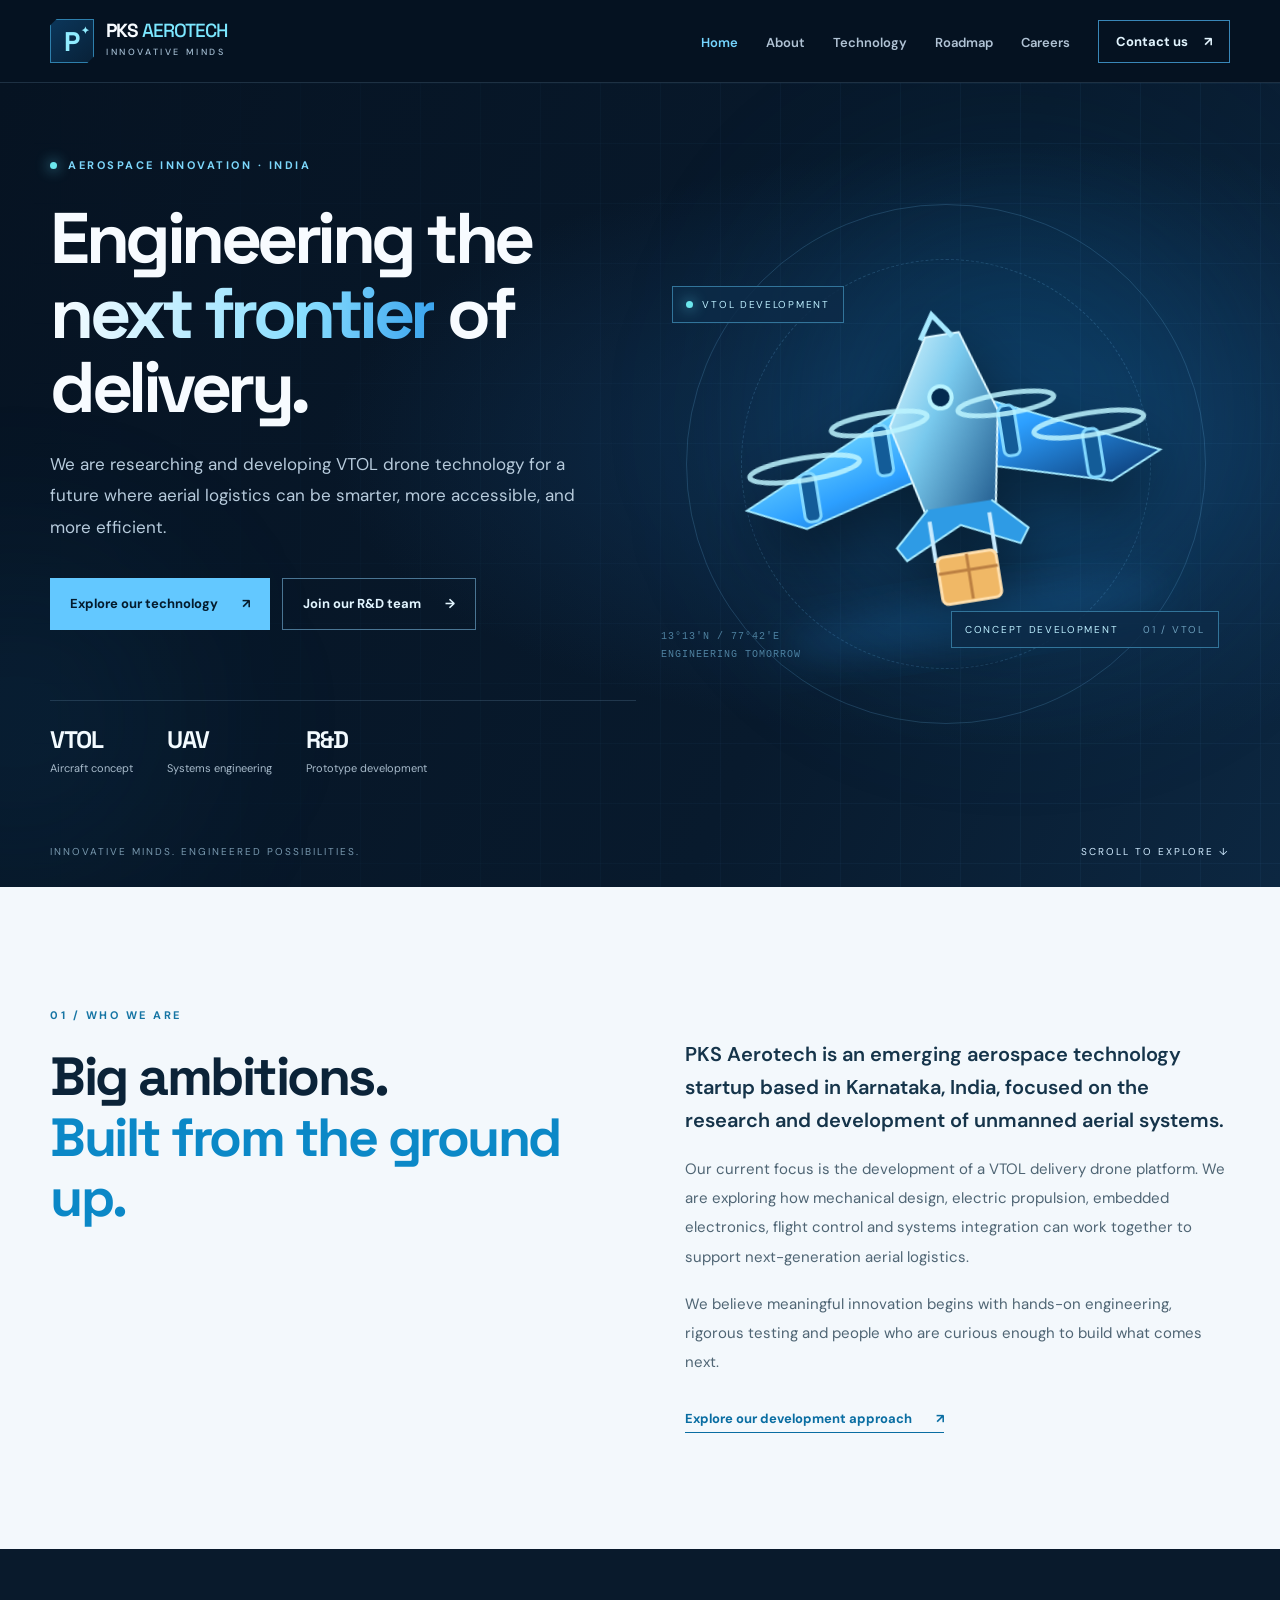
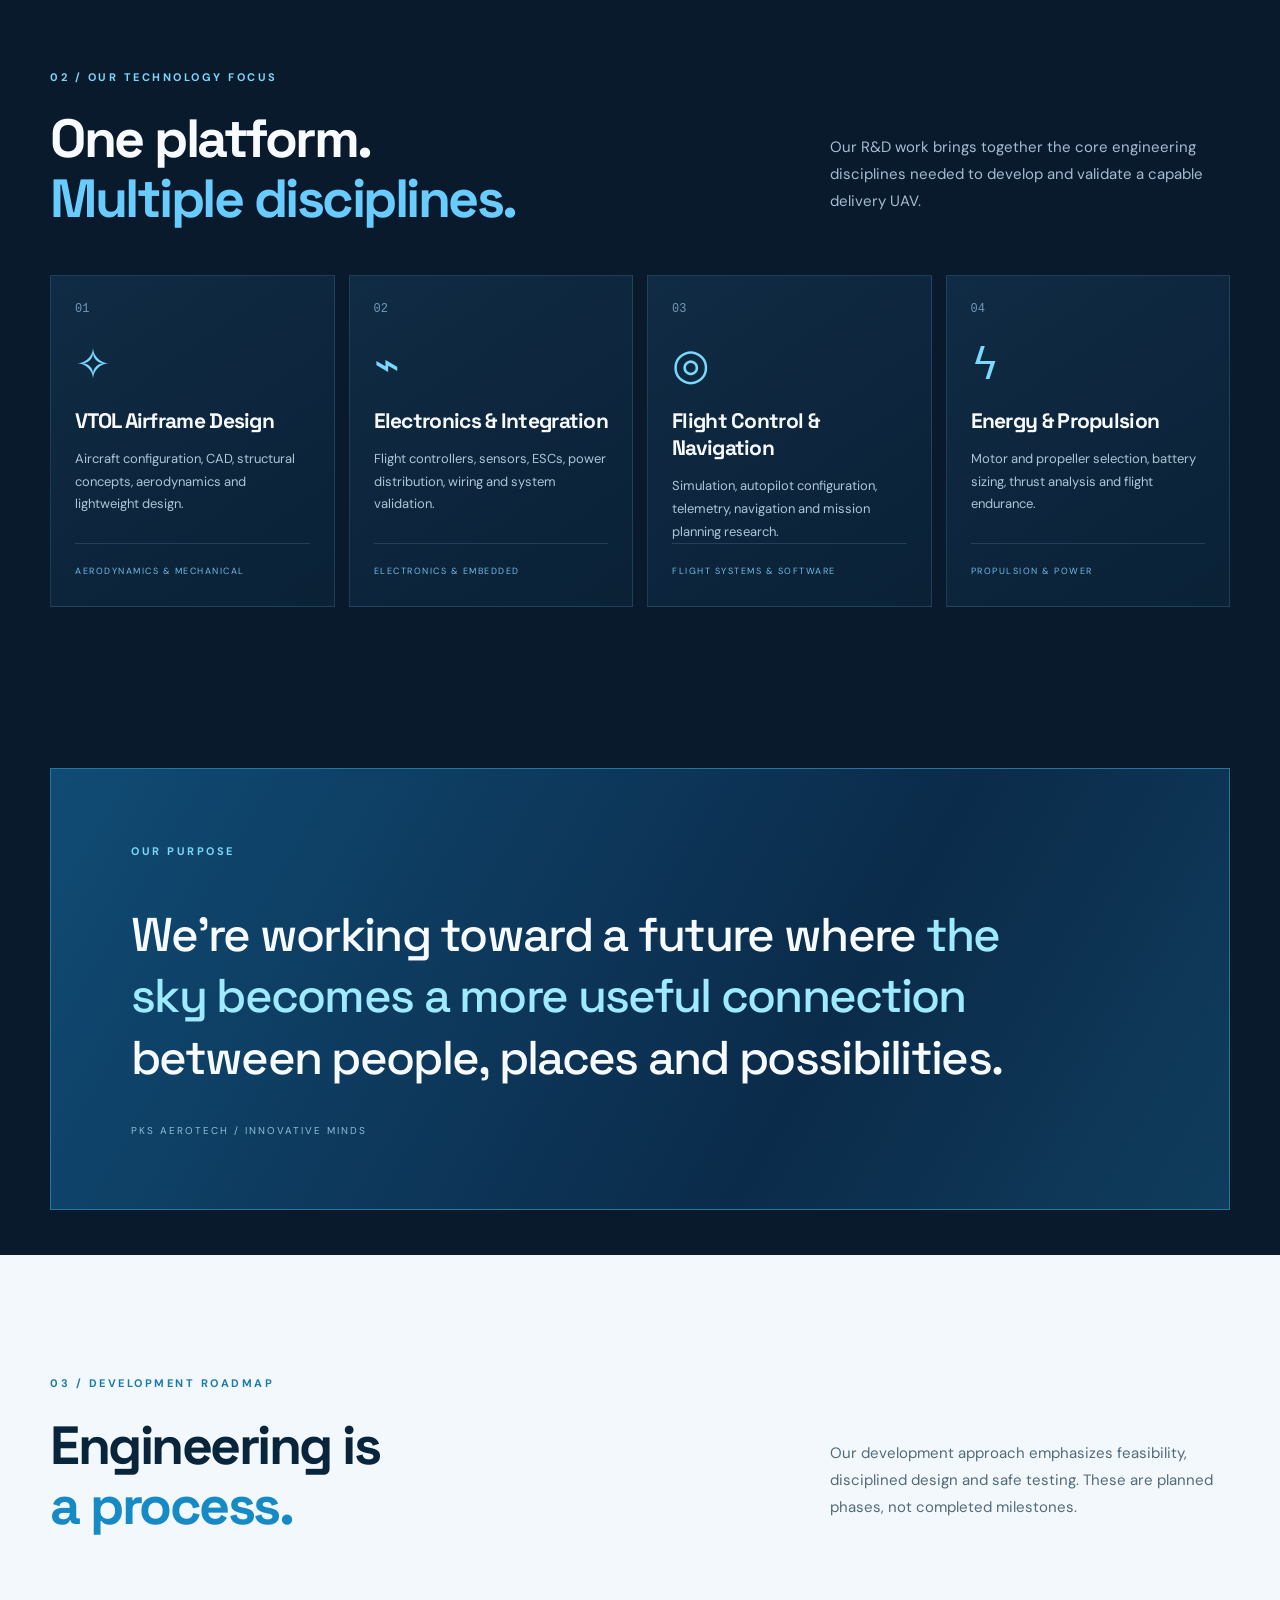
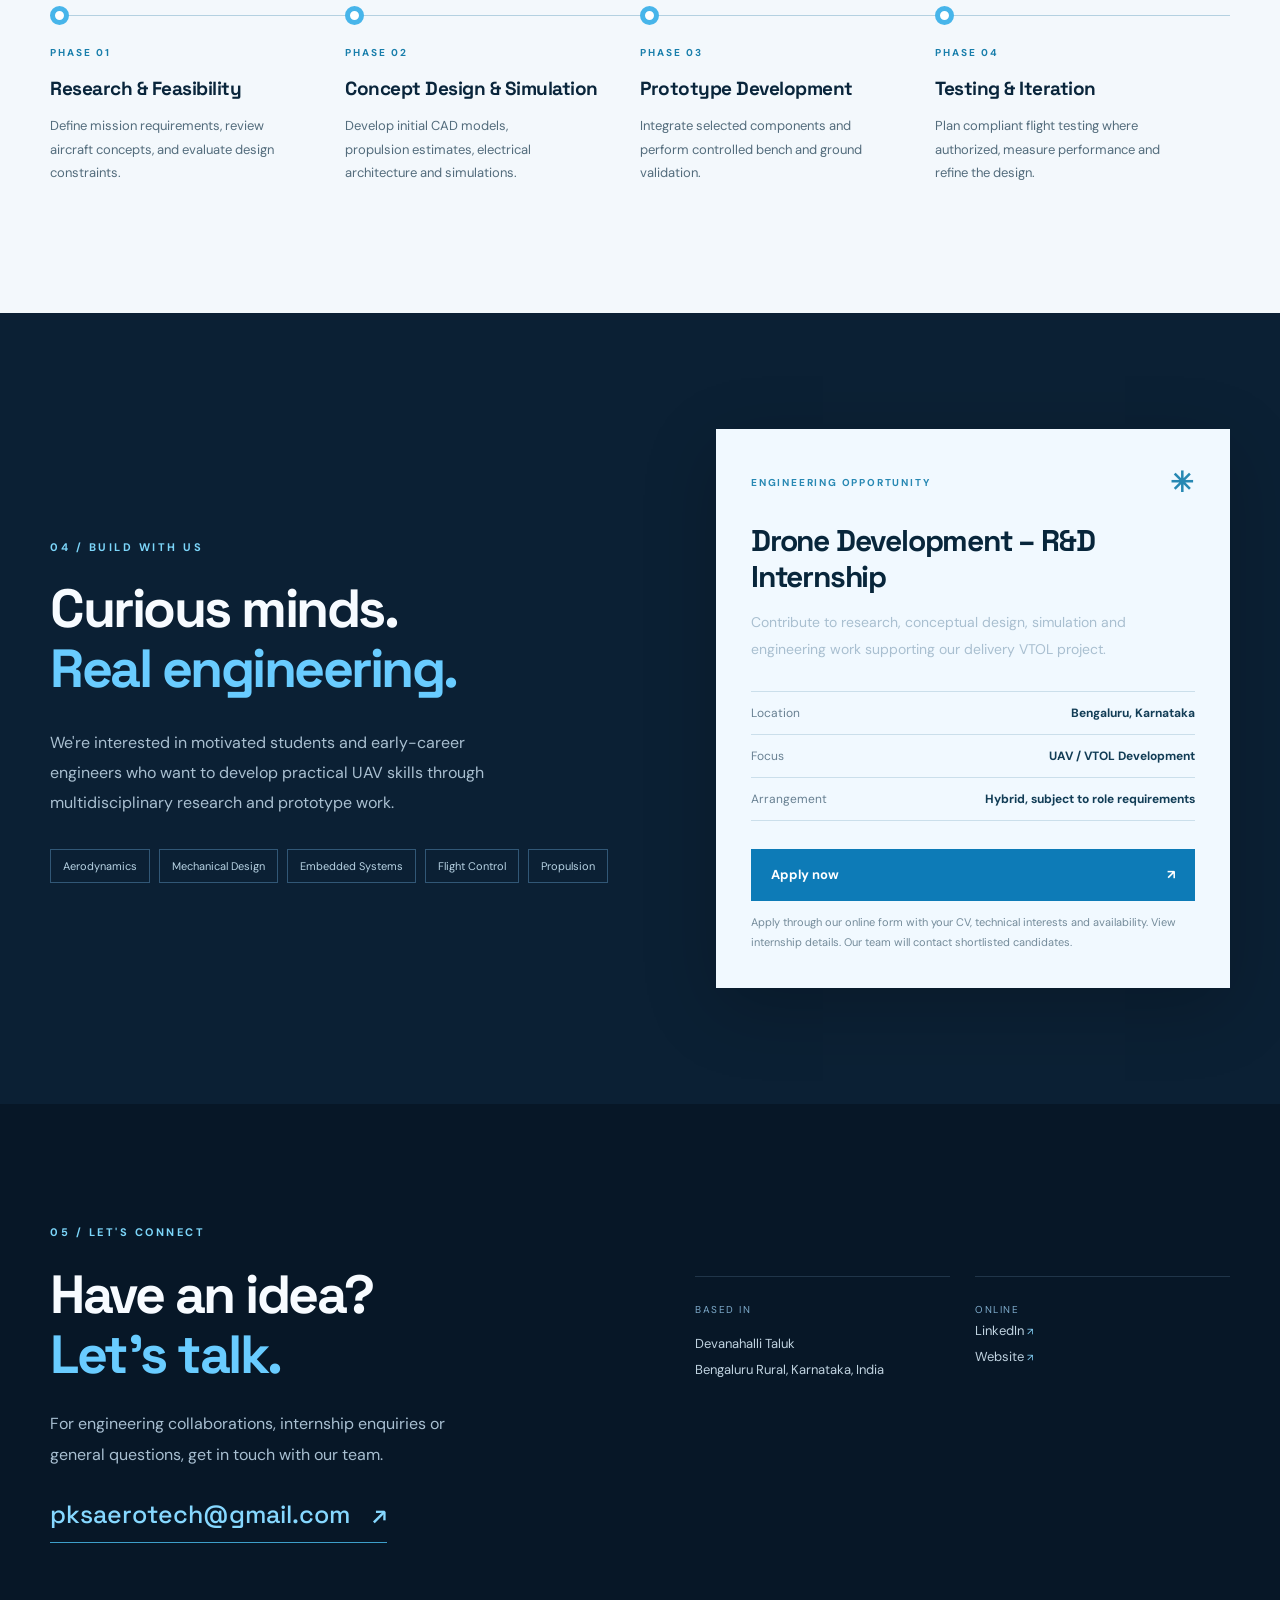
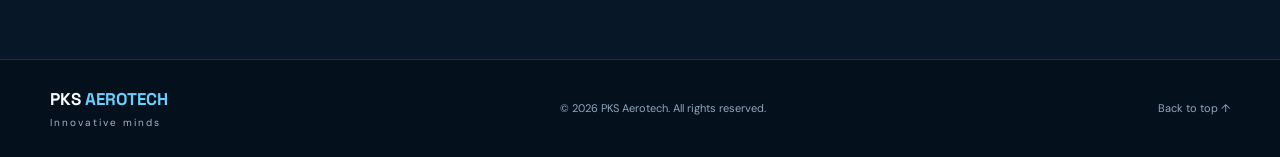
==== commit 8b39211c: "Add PKS Aerotech Careers and Online Application Portal" ====
--- a/index.html
+++ b/index.html
@@ -17,7 +17,7 @@
   <link rel="preconnect" href="https://fonts.googleapis.com">
   <link rel="preconnect" href="https://fonts.gstatic.com" crossorigin>
   <link href="https://fonts.googleapis.com/css2?family=DM+Sans:wght@400;500;600;700&family=Space+Grotesk:wght@400;500;600;700&display=swap" rel="stylesheet">
-  <link rel="stylesheet" href="style.css">
+  <link rel="stylesheet" href="./style.css?v=20261101">
   <script src="script.js" defer></script>
 </head>
 <body>
@@ -34,7 +34,7 @@
         <li><a href="#about" class="nav-link">About</a></li>
         <li><a href="#technology" class="nav-link">Technology</a></li>
         <li><a href="#roadmap" class="nav-link">Roadmap</a></li>
-        <li><a href="#careers" class="nav-link">Careers</a></li>
+        <li><a href="careers.html" class="nav-link">Careers</a></li>
         <li><a href="#contact" class="nav-contact">Contact us <span aria-hidden="true">↗</span></a></li>
       </ul>
     </nav>
@@ -52,7 +52,7 @@
           <p>We are researching and developing VTOL drone technology for a future where aerial logistics can be smarter, more accessible, and more efficient.</p>
           <div class="hero-actions">
             <a class="btn btn-primary" href="#technology">Explore our technology <span aria-hidden="true">↗</span></a>
-            <a class="btn btn-outline" href="#careers">Join our R&D team <span aria-hidden="true">→</span></a>
+            <a class="btn btn-outline" href="careers.html">Join our R&D team <span aria-hidden="true">→</span></a>
           </div>
           <div class="hero-stats" aria-label="Technology focus">
             <div><strong>VTOL</strong><span>Aircraft concept</span></div>
@@ -113,9 +113,9 @@
 
     <section class="section roadmap" id="roadmap"><div class="container"><span class="section-label">03 / DEVELOPMENT ROADMAP</span><div class="section-heading"><h2>Engineering is<br><span class="accent">a process.</span></h2><p>Our development approach emphasizes feasibility, disciplined design and safe testing. These are planned phases, not completed milestones.</p></div><div class="timeline"><article><span class="timeline-dot"></span><span class="timeline-step">PHASE 01</span><h3>Research & Feasibility</h3><p>Define mission requirements, review aircraft concepts, and evaluate design constraints.</p></article><article><span class="timeline-dot"></span><span class="timeline-step">PHASE 02</span><h3>Concept Design & Simulation</h3><p>Develop initial CAD models, propulsion estimates, electrical architecture and simulations.</p></article><article><span class="timeline-dot"></span><span class="timeline-step">PHASE 03</span><h3>Prototype Development</h3><p>Integrate selected components and perform controlled bench and ground validation.</p></article><article><span class="timeline-dot"></span><span class="timeline-step">PHASE 04</span><h3>Testing & Iteration</h3><p>Plan compliant flight testing where authorized, measure performance and refine the design.</p></article></div></div></section>
 
-    <section class="section careers" id="careers"><div class="container careers-layout"><div><span class="section-label">04 / BUILD WITH US</span><h2>Curious minds.<br><span class="accent">Real engineering.</span></h2><p>We're interested in motivated students and early-career engineers who want to develop practical UAV skills through multidisciplinary research and prototype work.</p><div class="career-tags"><span>Aerodynamics</span><span>Mechanical Design</span><span>Embedded Systems</span><span>Flight Control</span><span>Propulsion</span></div></div><div class="career-card"><div class="career-card-top"><span>ENGINEERING OPPORTUNITY</span><span class="career-spark" aria-hidden="true">✳</span></div><h3>Drone Development – R&D Internship</h3><p>Contribute to research, conceptual design, simulation and engineering work supporting our delivery VTOL project.</p><dl><div><dt>Location</dt><dd>Bengaluru, Karnataka</dd></div><div><dt>Focus</dt><dd>UAV / VTOL Development</dd></div><div><dt>Arrangement</dt><dd>Hybrid, subject to role requirements</dd></div></dl><a class="btn btn-primary full-width" href="mailto:pksaerotech@gmail.com?subject=Drone%20Development%20R%26D%20Internship%20Application">Express interest <span aria-hidden="true">↗</span></a><p class="career-note">Please include your CV, technical interests, and any relevant project work. Availability and opportunities are confirmed directly by our team.</p></div></div></section>
+    <section class="section careers" id="careers"><div class="container careers-layout"><div><span class="section-label">04 / BUILD WITH US</span><h2>Curious minds.<br><span class="accent">Real engineering.</span></h2><p>We're interested in motivated students and early-career engineers who want to develop practical UAV skills through multidisciplinary research and prototype work.</p><div class="career-tags"><span>Aerodynamics</span><span>Mechanical Design</span><span>Embedded Systems</span><span>Flight Control</span><span>Propulsion</span></div></div><div class="career-card"><div class="career-card-top"><span>ENGINEERING OPPORTUNITY</span><span class="career-spark" aria-hidden="true">✳</span></div><h3>Drone Development – R&D Internship</h3><p>Contribute to research, conceptual design, simulation and engineering work supporting our delivery VTOL project.</p><dl><div><dt>Location</dt><dd>Bengaluru, Karnataka</dd></div><div><dt>Focus</dt><dd>UAV / VTOL Development</dd></div><div><dt>Arrangement</dt><dd>Hybrid, subject to role requirements</dd></div></dl><a class="btn btn-primary full-width" href="apply.html">Apply now <span aria-hidden="true">↗</span></a><p class="career-note">Apply through our online form with your CV, technical interests and availability. <a href="careers.html">View internship details</a>. Our team will contact shortlisted candidates.</p></div></div></section>
 
-    <section class="section contact" id="contact"><div class="container contact-layout"><div><span class="section-label">05 / LET'S CONNECT</span><h2>Have an idea?<br><span class="accent">Let's talk.</span></h2><p>For engineering collaborations, internship enquiries or general questions, get in touch with our team.</p><a class="contact-email" href="mailto:pksaerotech@gmail.com">pksaerotech@gmail.com <span aria-hidden="true">↗</span></a></div><div class="contact-details"><div><span>BASED IN</span><p>Devanahalli Taluk<br>Bengaluru Rural, Karnataka, India</p></div><div><span>ONLINE</span><a href="https://www.linkedin.com/company/pks-aerotech/" target="_blank" rel="noopener noreferrer">LinkedIn <span aria-hidden="true">↗</span></a><a href="https://pksaerotech.github.io/PKS-Aerotech/" target="_blank" rel="noopener noreferrer">Website <span aria-hidden="true">↗</span></a></div></div></div></section>
+    <section class="section contact" id="contact"><div class="container contact-layout"><div><span class="section-label">05 / LET'S CONNECT</span><h2>Have an idea?<br><span class="accent">Let's talk.</span></h2><p>For engineering collaborations, internship enquiries or general questions, get in touch with our team.</p><a class="contact-email" href="mailto:pksaerotech@gmail.com">pksaerotech@gmail.com <span aria-hidden="true">↗</span></a></div><div class="contact-details"><div><span>BASED IN</span><p>Devanahalli Taluk<br>Bengaluru Rural, Karnataka, India</p></div><div><span>ONLINE</span><a href="https://www.linkedin.com/in/pks-aerotech-0518b4420/" target="_blank" rel="noopener noreferrer">LinkedIn <span aria-hidden="true">↗</span></a><a href="https://pksaerotech.github.io/PKS-Aerotech/" target="_blank" rel="noopener noreferrer">Website <span aria-hidden="true">↗</span></a></div></div></div></section>
   </main>
   <footer class="footer"><div class="container footer-content"><div class="footer-brand">PKS <span>AEROTECH</span><small>Innovative minds</small></div><p>© <span id="year">2026</span> PKS Aerotech. All rights reserved.</p><a href="#top">Back to top ↑</a></div></footer>
 </body>
